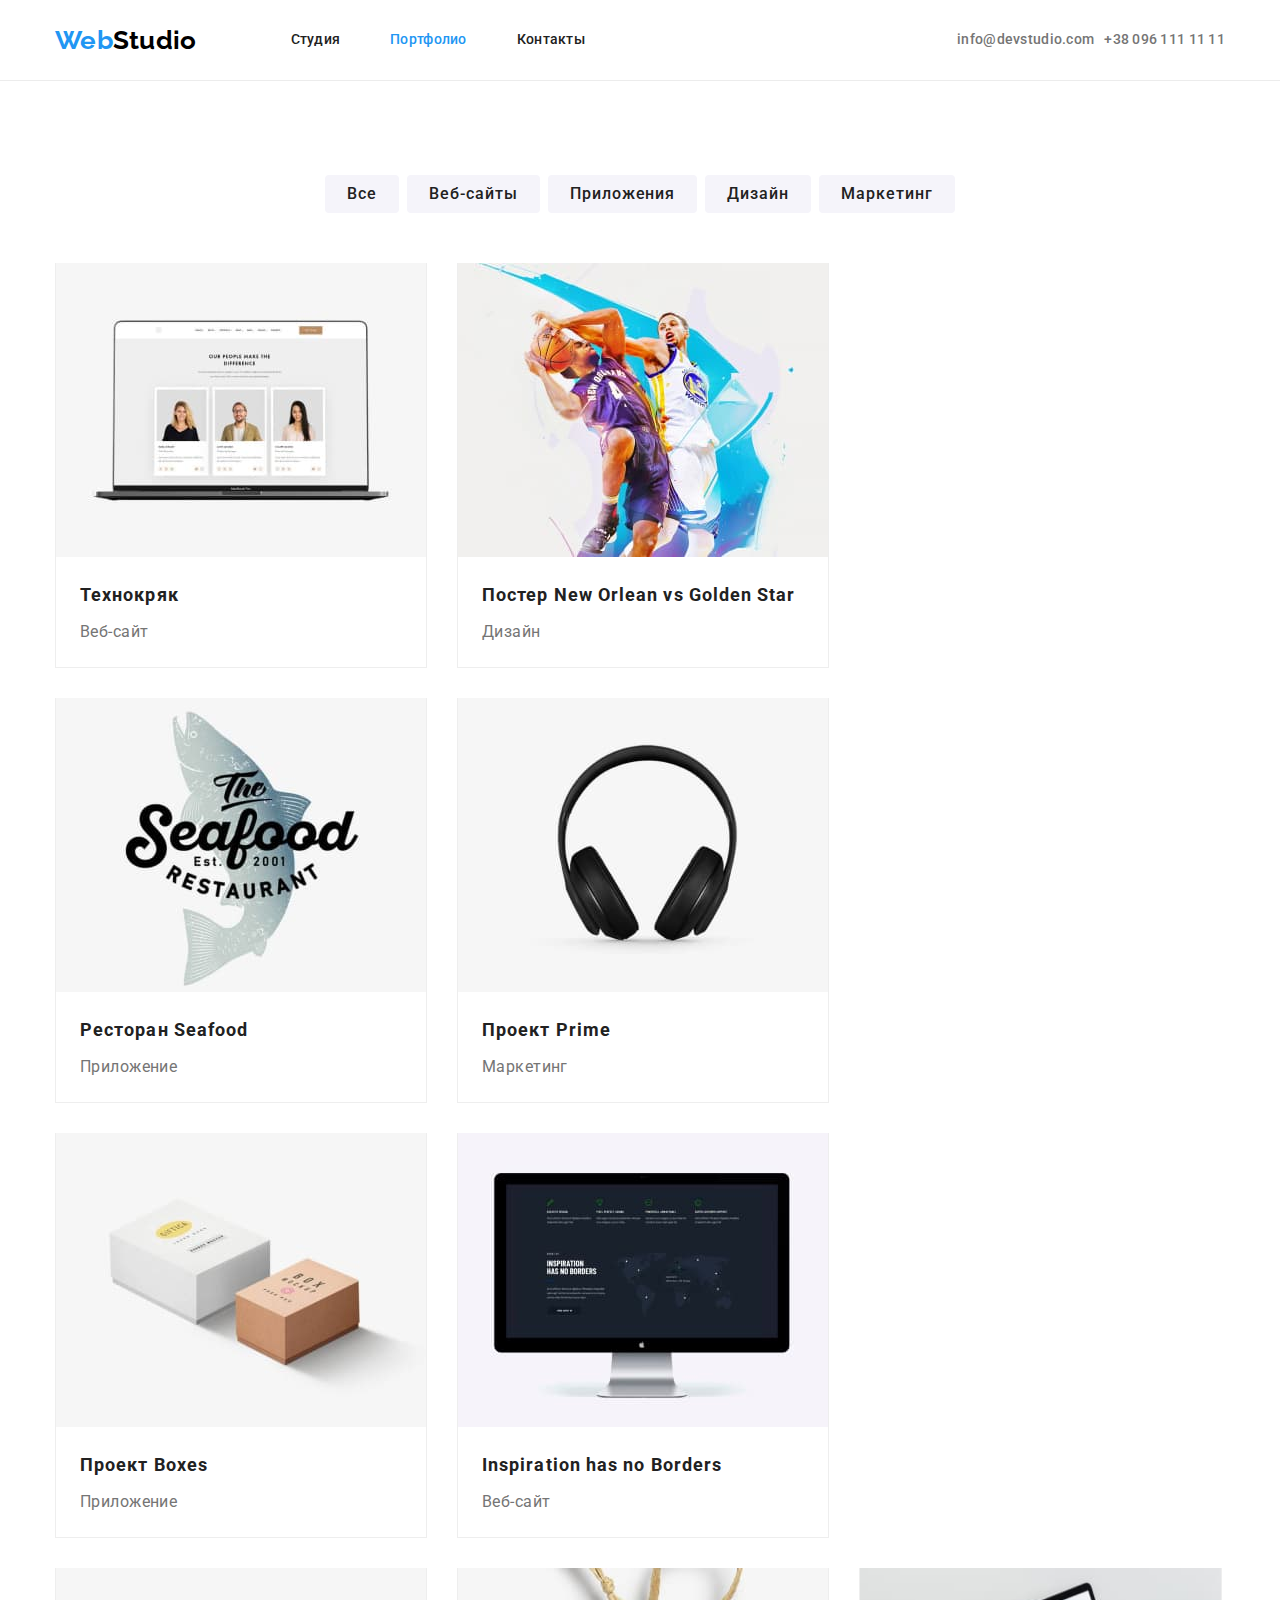
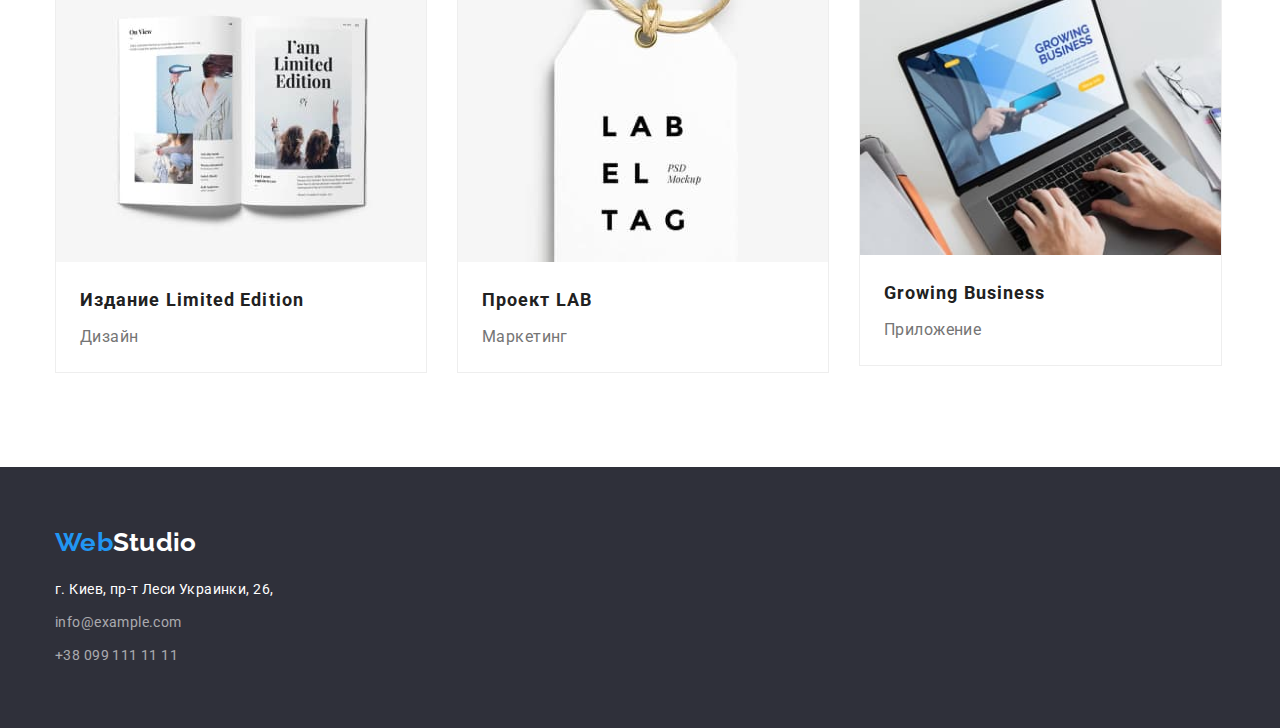
==== portfolio.html @ 36dabb4b "HW4" ====
<!DOCTYPE html>
<html lang="ru">
  <head>
    <meta charset="UTF-8" />
    <meta http-equiv="X-UA-Compatible" content="IE=edge" />
    <meta name="viewport" content="width=device-width, initial-scale=1.0" />
    <title>Porfolio</title>
    <link rel="preconnect" href="https://fonts.gstatic.com" />
    <link
      href="https://fonts.googleapis.com/css2?family=Raleway:wght@700&family=Roboto:wght@400;500;700;900&display=swap"
      rel="stylesheet"
    />
    <link
      href="https://cdnjs.cloudflare.com/ajax/libs/modern-normalize/1.0.0/modern-normalize.min.css"
      rel="stylesheet"
    />
    <link rel="stylesheet" href="./css/style.css" />
  </head>
  <body>
    <!--шапка-->
    <header class="head">
      <div class="container main-nav">
        <nav class="nav">
          <a href="index.html" class="link">
            <span class="link-web">Web</span
            ><span class="link-studio">Studio</span></a
          >
          <ul class="site-nav">
            <li class="item">
              <a href="./index.html" class="list-link">Студия</a>
            </li>
            <li class="item">
              <a href="./portfolio.html" class="list-link current">Портфолио</a>
            </li>
            <li class="item"><a href="" class="list-link">Контакты</a></li>
          </ul>
        </nav>
        <ul class="list">
          <li class="list-item">
            <a href="mailto:info@devstudio.com" class="list-mail"
              >info@devstudio.com</a
            >
          </li>
          <li class="list-item">
            <a href="tel:+380961111111" class="list-tel">+38 096 111 11 11</a>
          </li>
        </ul>
      </div>
    </header>

    <main>
      <!--Услуги-->
      <section class="portfolio">
        <div class="container buttons">
          <h1 class="visually-hidden">Перечень услуг</h1>
          <ul class="portfolio-list">
            <li class="portfolio-button">
              <button type="button" class="button secondary">Все</button>
            </li>
            <li class="portfolio-button">
              <button type="button" class="button secondary">Веб-сайты</button>
            </li>
            <li class="portfolio-button">
              <button type="button" class="button secondary">Приложения</button>
            </li>
            <li class="portfolio-button">
              <button type="button" class="button secondary">Дизайн</button>
            </li>
            <li class="portfolio-button">
              <button type="button" class="button secondary">Маркетинг</button>
            </li>
          </ul>

          <h1 class="visually-hidden">Портфолио работ</h1>
          <ul class="portfolio-gallery">
            <li class="portfolio-img">
              <article class="portfolio-thumb">
                <div class="img-thumb">
                  <a href=""
                    ><img
                      src="./img_portfolio/img.jpg"
                      width="370"
                      height="294"
                      alt="Технокряк"
                    />
                  </a>
                </div>

                <div class="img-content">
                  <h2 class="portfolio-title">Технокряк</h2>
                  <p class="portfolio-text">Веб-сайт</p>
                </div>
              </article>
            </li>

            <li class="portfolio-img">
              <article class="portfolio-thumb">
                <div class="img-thumb">
                  <a href=""
                    ><img
                      src="./img_portfolio/Group1.jpg"
                      width="370"
                      height="294"
                      alt="Постер New Orlean vs Golden Star"
                  /></a>
                </div>

                <div class="img-content">
                  <h2 class="portfolio-title">
                    Постер New Orlean vs Golden Star
                  </h2>
                  <p class="portfolio-text">Дизайн</p>
                </div>
              </article>
            </li>

            <li class="portfolio-img">
              <article class="portfolio-thumb">
                <div class="img-thumb">
                  <a href=""
                    ><img
                      src="./img_portfolio/Group2.jpg"
                      width="370"
                      height="294"
                      alt="Ресторан Seafood"
                  /></a>
                </div>

                <div class="img-content">
                  <h2 class="portfolio-title">Ресторан Seafood</h2>
                  <p class="portfolio-text">Приложение</p>
                </div>
              </article>
            </li>

            <li class="portfolio-img">
              <article class="portfolio-thumb">
                <div class="img-thumb">
                  <a href=""
                    ><img
                      src="./img_portfolio/Group3.jpg"
                      width="370"
                      height="294"
                      alt="Проект Prime"
                  /></a>
                </div>

                <div class="img-content">
                  <h2 class="portfolio-title">Проект Prime</h2>
                  <p class="portfolio-text">Маркетинг</p>
                </div>
              </article>
            </li>

            <li class="portfolio-img">
              <article class="portfolio-thumb">
                <div class="img-thumb">
                  <a href=""
                    ><img
                      src="./img_portfolio/Group4.jpg"
                      width="370"
                      height="294"
                      alt="Проект Boxes"
                  /></a>
                </div>

                <div class="img-content">
                  <h2 class="portfolio-title">Проект Boxes</h2>
                  <p class="portfolio-text">Приложение</p>
                </div>
              </article>
            </li>

            <li class="portfolio-img">
              <article class="portfolio-thumb">
                <div class="img-thumb">
                  <a href=""
                    ><img
                      src="./img_portfolio/Group5.jpg"
                      width="370"
                      height="294"
                      alt="Inspiration has no Borders"
                  /></a>
                </div>

                <div class="img-content">
                  <h2 class="portfolio-title">Inspiration has no Borders</h2>
                  <p class="portfolio-text">Веб-сайт</p>
                </div>
              </article>
            </li>

            <li class="portfolio-img">
              <article class="portfolio-thumb">
                <div class="img-thumb">
                  <a href=""
                    ><img
                      src="./img_portfolio/Group6.jpg"
                      width="370"
                      height="294"
                      alt="Издание Limited Edition"
                  /></a>
                </div>

                <div class="img-content">
                  <h2 class="portfolio-title">Издание Limited Edition</h2>
                  <p class="portfolio-text">Дизайн</p>
                </div>
              </article>
            </li>

            <li class="portfolio-img">
              <article class="portfolio-thumb">
                <div class="img-thumb">
                  <a href=""
                    ><img
                      src="./img_portfolio/Group7.jpg"
                      width="370"
                      height="294"
                      alt="Проект LAB"
                  /></a>
                </div>

                <div class="img-content">
                  <h2 class="portfolio-title">Проект LAB</h2>
                  <p class="portfolio-text">Маркетинг</p>
                </div>
              </article>
            </li>

            <li class="portfolio-img">
              <article class="portfolio-thumb">
                <div class="img-thumb">
                  <a href=""
                    ><img
                      src="./img_portfolio/Group8.jpg"
                      width="361"
                      height="294"
                      alt="Growing Busines"
                  /></a>
                </div>

                <div class="img-content">
                  <h2 class="portfolio-title">Growing Business</h2>
                  <p class="portfolio-text">Приложение</p>
                </div>
              </article>
            </li>
          </ul>
        </div>
      </section>
    </main>

    <!--Подвал-->
    <footer>
      <div class="container">
        <a href="index.html" class="footer-link"
          ><span class="link-web">Web</span
          ><span class="studio-link">Studio</span></a
        >
        <address class="studio-adress">
          <a href="https://goo.gl/maps/t3vYdP8dUAn3NgiE9" class="location"
            >г. Киев, пр-т Леси Украинки, 26,</a
          >
          <ul class="footer-list">
            <li>
              <a href="mailto:info@example.com" class="mail-list"
                >info@example.com</a
              >
            </li>
            <li>
              <a href="tel:+380991111111" class="tel-list">+38 099 111 11 11</a>
            </li>
          </ul>
        </address>
      </div>
    </footer>
  </body>
</html>
---- css/style.css ----
/*основной цвет: #757575*/
/*вторичный цвет:#212121*/
/*акцент: #2196f3*
/*белый: #fff*/
/*основной цвет фона: #e5e5e5*/
/*вторичный цвет фона: #F5F4FA*/
/*цвет логотипа: №000*
/* фон секции героя: #2F303A;*/
/* цвет граниы хедера: #ECECEC */
/* цвет рамочки подписи в порфолио: #EEEEEE */
/* прозрачный цвет фона: #C4C4C4 */
/* цвет иконок: #757575 */

:root {
  --primary-text-color: #757575;
  --title-text-color: #212121;
  --accent-color: #2196f3;
  --primary-white-color: #fff;
  --primary-bg-color: #e5e5e5;
  --secondary-bg-color: #f5f4fa;
  --logo-color: #000;
  --hero-bg-color: #2f303a;
  --header-border-color: #ececec;
  --portfolio-border-color: #eeeeee;
  --hero-bg-alfa-color: #c4c4c4;
  --icon-color: #757575;
}

/* основные */

html {
  box-sizing: inherit;
}

*,
*::before,
*::after {
  box-sizing: border-box;
}

body {
  font-family: "Roboto", sans-serif;
  font-weight: 400;
  font-size: 14px;
  line-height: 1.71;
  letter-spacing: 0.03em;
  color: var(--primary-text-color);
}

ul {
  margin: 0;
  padding: 0;
  list-style: none;
}

a {
  text-decoration: none;
}

h1,
h2,
h3,
p {
  margin: 0;
  padding: 0;
}

img {
  display: block;
  max-width: 100%;
  height: auto;
}

.container {
  width: 1200px;
  margin-left: auto;
  margin-right: auto;
  padding-left: 15px;
  padding-right: 15px;
  /* outline: 2px solid purple; */
}

.item .list-link {
  padding-left: 0;
}

.list-link {
  padding: 32px 0;
  color: inherit;
  font-weight: 500;
  line-height: 1.14;
  letter-spacing: 0.02em;
  color: var(--title-text-color);
}

.site-nav .item + .item {
  margin-left: 50px;
}

.link {
  color: inherit;
  font-weight: 500;
  line-height: 1.14;
  letter-spacing: 0.02em;
  color: var(--title-text-color);
  display: inline-block;
  padding: 24px 0;
  margin-right: 94px;
}

.site-nav {
  display: flex;
  align-items: center;
}

.list {
  padding: 32px 0;
  display: inline-flex;
  margin-left: auto;
}

.button {
  font-weight: 700;
  font-size: 16px;
  line-height: 1.87;
  letter-spacing: 0.06em;
  color: var(--primary-white-color);
  background-color: var(--accent-color);
  cursor: pointer;
}

/* шапка */

.head {
  border-bottom: 1px solid var(--header-border-color);
  background-color: var(--primary-white-color);
}

.main-nav {
  display: flex;
  align-items: center;
}

.nav {
  display: flex;
}

.link-web {
  font-family: "Raleway", sans-serif;
  font-weight: 700;
  font-size: 26px;
  line-height: 1.19;
  color: var(--accent-color);
}

.link-studio {
  font-family: "Raleway", sans-serif;
  font-weight: 700;
  font-size: 26px;
  line-height: 1.19;
  color: var(--logo-color);
}

.studio-link {
  font-family: "Raleway", sans-serif;
  font-weight: 700;
  font-size: 26px;
  line-height: 1.19;
  color: var(--primary-white-color);
}

.list a:hover,
.list a:focus,
.site-nav a:hover,
.site-nav a:focus,
.studio-adress :hover,
.studio-adress :focus,
.footer-link a:hover,
.footer-link a:focus,
.footer-list a:hover,
.footer-list a:focus {
  color: var(--accent-color);
}

.site-nav .current {
  color: var(--accent-color);
}

.list-item {
  align-items: center;
  display: inline-flex;
}

.icon-mail {
  width: 16px;
  height: 12px;
  margin-right: 11px;
  fill:var(--icon-color);
}

.icon-tel {
  width: 10px;
  height: 16px;
  margin-left: 30px;
  fill:var(--icon-color);
}

.icon-mail:hover,
.icon-mail:focus,
.icon-tel:hover,
.icon-tel:focus {
  color: currentColor;
}

.list-tel {
  margin-left: 10px;
}

.list-mail,
.list-tel {
  font-weight: 500;
  line-height: 1.14;
  letter-spacing: 0.02em;
  color: var(--primary-text-color);
}

/* герой */

.hero-section {
  background-color: var(--hero-bg-color);
  text-align: center;
  padding-bottom: 200px;
  padding-top: 200px;
}

.hero-section {
  background-image: url(../img/hero.png);
  background-repeat: no-repeat;
  background-position: 50% 50%;
  background-size: contain;
  max width: 1600px;
}

.hero-titel {
  font-size: 44px;
  line-height: 1.36;
  letter-spacing: 0.06em;
  text-transform: uppercase;
  color: var(--primary-white-color);
  font-weight: 900;
  margin-bottom: 30px;
  max-width: 696px;
  margin-left: auto;
  margin-right: auto;
}

.primary {
  display: inline-block;
  border-radius: 4px;
  min-width: 200px;
  padding: 10px 32px;
  border: none;
}

/* Наши положительные качества*/

section {
  padding-bottom: 94px;
  padding-top: 94px;
}

.qualities {
  padding-bottom: 0px;
}

.visually-hidden {
  position: absolute !important;
  clip: rect(1px 1px 1px 1px);
  clip: rect(1px, 1px, 1px, 1px);
  padding: 0 !important;
  border: 0 !important;
  height: 1px !important;
  width: 1px !important;
  overflow: hidden;
}

.list-title {
  font-weight: 700;
  font-size: 14px;
  line-height: 1.4;
  text-transform: uppercase;
  color: var(--title-text-color);
  padding-top: 0;
  padding-bottom: 10px;
}

.list-text {
  margin: 0;
  padding: 0;
}
.list-puncts {
  padding: 0;
  margin: 0;

  display: flex;
  flex-wrap: wrap;

  margin-right: -30px;
}

.list-puncts > .punct {
  flex-basis: calc(100% / 4 - 30px);
  margin-right: 30px;
}

/* Чем мы занимаемся */

.gallery {
  padding-top: 83px;
}

.list-ability {
  padding: 0;
  margin: 0;

  display: flex;
  flex-wrap: nowrap;
}

.ability-img:not(:last-child) {
  margin-right: 30px;
}

/* Наша команда */

.teem {
  background-color: var(--secondary-bg-color);
}

.person {
  box-shadow: 0px 1px 3px rgba(0, 0, 0, 0.12), 0px 1px 1px rgba(0, 0, 0, 0.14),
    0px 2px 1px rgba(0, 0, 0, 0.2);
  border-radius: 0px 0px 4px 4px;
}

.list-person {
  background-color: var(--primary-white-color);
  padding-top: 30px;
  padding-bottom: 19px;
  padding-left: auto;
  padding-right: auto;
}

.sociall-icons-item {
  display: inline-flex;
}
.icon {
  width: 20px;
  height: 20px;
}

.ability,
.comunity {
  font-weight: 700;
  font-size: 36px;
  line-height: 1.17;
  text-align: center;
  color: var(--title-text-color);
  margin-bottom: 50px;
  padding-top: 0;
}

.person {
  margin: 0;
  padding: 0;
}

.name {
  font-weight: 500;
  font-size: 16px;
  line-height: 1.19;
  color: var(--title-text-color);
  text-align: center;
  padding-bottom: 10px;
}
.profession {
  font-size: 16px;
  line-height: 1.19;
  text-align: center;
}

.list-teem {
  padding: 0;
  margin: 0;

  display: flex;
  flex-wrap: wrap;

  margin-right: -30px;
}

.list-teem > .person {
  flex-basis: calc(100% / 4 - 30px);
  margin-right: 30px;
}

/* подвал */

footer {
  background-color: var(--hero-bg-color);
  padding-bottom: 60px;
  padding-top: 60px;
}

.footer-link {
  color: inherit;
  font-weight: 500;
  line-height: 1.14;
  letter-spacing: 0.02em;
  color: var(--title-text-color);
  margin-bottom: 20px;
  display: inline-block;
}

.studio-adress {
  margin: 0;
  padding: 0;
}

.location {
  display: block;
  font-style: normal;
  color: var(--primary-white-color);
  font-weight: 400;
  margin-bottom: 9px;
}

.mail-list {
  width: 231px;
  margin-bottom: 9px;
}

.mail-list,
.tel-list {
  color: var(--logo-color) 0.6;
  font-style: normal;
  color: rgba(255, 255, 255, 0.6);
  display: list-item;
}

.footer-list {
  padding-left: 0;
}

/* Портфолио */

.portfolio-list {
  margin: 0;
  display: flex;
  margin-bottom: 50px;
  justify-content: center;
}

.portfolio-button:not(:last-child) {
  padding-right: 8px;
}
.secondary {
  padding: 6px 22px;
}

/* .portfolio-list a:hover,
.portfolio-list a:focus {
  color: var(--accent-color);
} */

.portfolio-list .button {
  font-weight: 500;
  font-size: 16px;
  line-height: 1.62;
  color: var(--title-text-color);
  background-color: var(--secondary-bg-color);
  cursor: pointer;
  border-style: none;
  border-radius: 4px;
}

.portfolio-list button:focus,
.portfolio-list button:hover {
  background-color: var(--accent-color);
  color: var(--primary-white-color);
}

.portfolio-title {
  font-weight: 700;
  font-size: 18px;
  line-height: 2;
  letter-spacing: 0.06em;
  color: var(--title-text-color);
  margin-bottom: 4px;
}

.portfolio-text {
  font-size: 16px;
  line-height: 1.88;
}

.portfolio-gallery {
  margin: 0;
  padding: 0;

  display: flex;
  flex-wrap: wrap;

  margin-top: -30px;
  margin-right: -30px;
}

.portfolio-gallery > .portfolio-img {
  flex-basis: calc((100%-3 * 30px) / 3 - 30px);
  margin-top: 30px;
  margin-right: 30px;
}

.img-thumb {
  /* outline: 1px solid purple; */
}

.portfolio-img * {
  /* outline: 1px solid purple; */
}

.img-content {
  padding: 20px 24px;
}

.portfolio-thumb {
  border-left: 1px solid var(--portfolio-border-color);
  border-right: 1px solid var(--portfolio-border-color);
  border-bottom: 1px solid var(--portfolio-border-color);
}
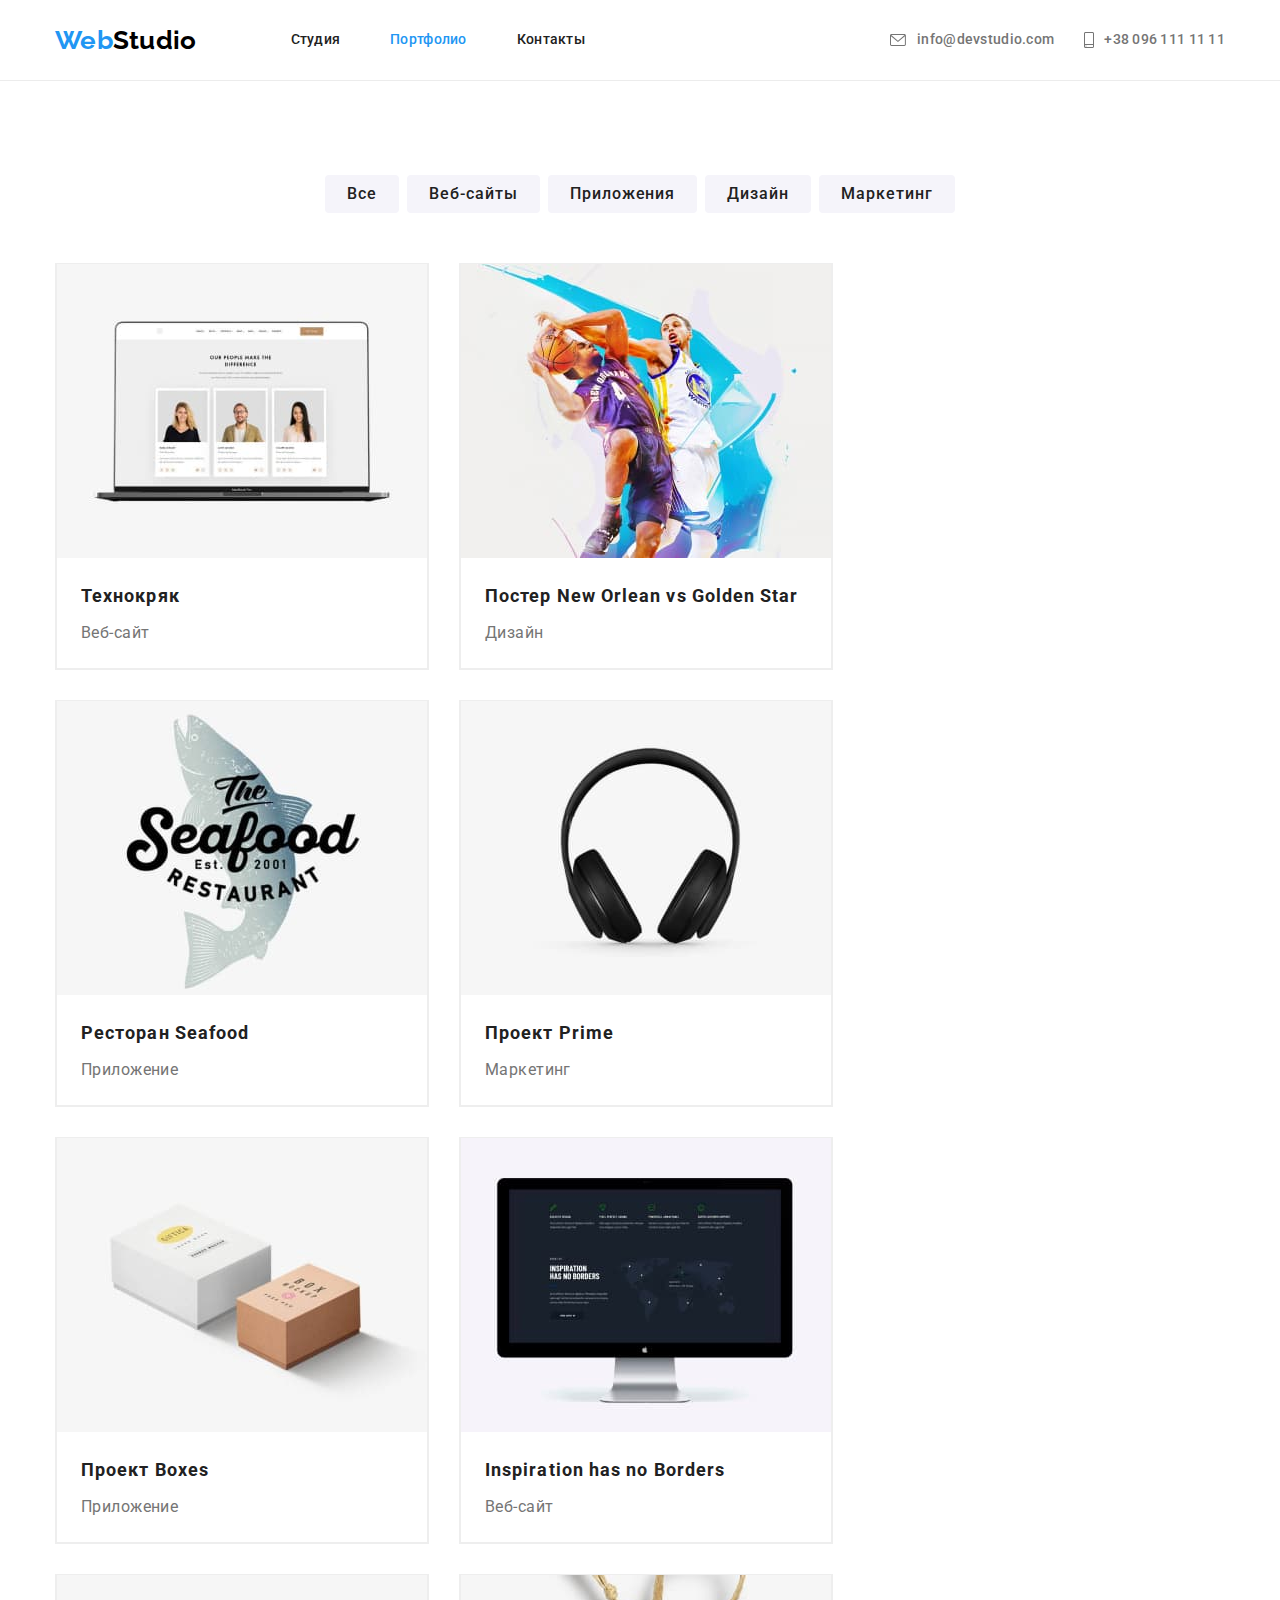
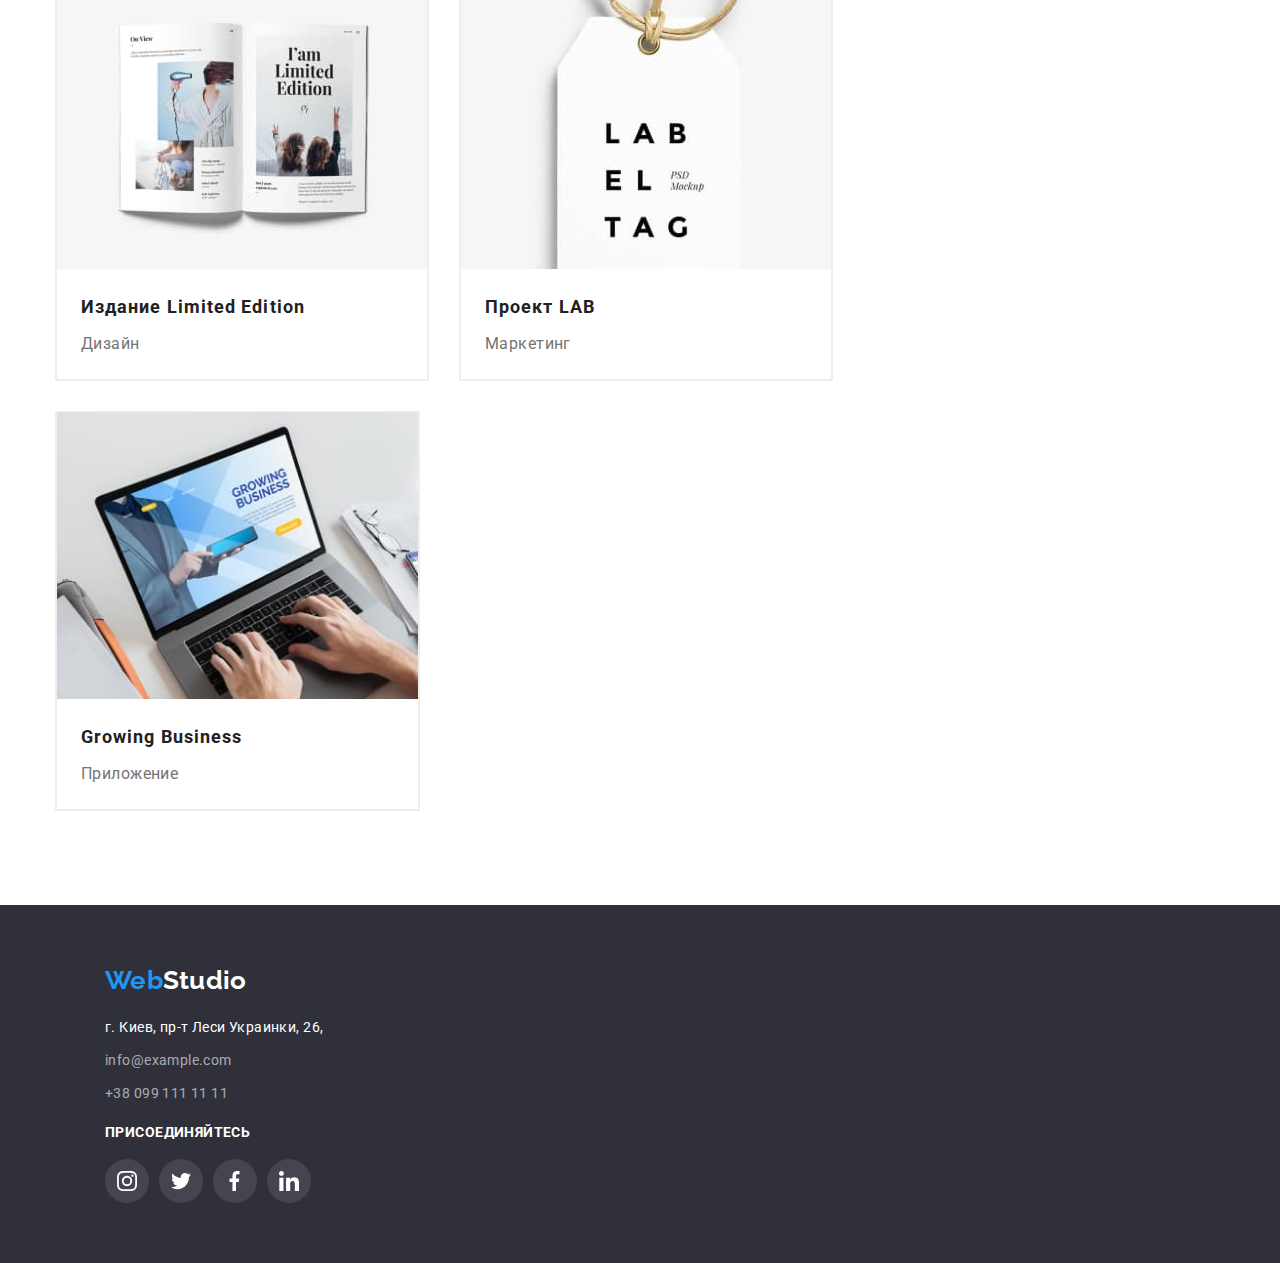
==== commit 83aa65ff: "остался хедер и наши клиенты" ====
--- a/portfolio.html
+++ b/portfolio.html
@@ -37,11 +37,21 @@
         </nav>
         <ul class="list">
           <li class="list-item">
+            <svg class="icon-mail">
+              <a href="mailto:info@devstudio.com">
+                <use href="./img/icons.svg#icon-mail"></use>
+              </a>
+            </svg>
             <a href="mailto:info@devstudio.com" class="list-mail"
               >info@devstudio.com</a
             >
           </li>
           <li class="list-item">
+            <svg class="icon-tel">
+              <a href="tel:+380961111111">
+                <use href="./img/icons.svg#icon-tel"></use>
+              </a>
+            </svg>
             <a href="tel:+380961111111" class="list-tel">+38 096 111 11 11</a>
           </li>
         </ul>
@@ -253,6 +263,9 @@
 
     <!--Подвал-->
     <footer>
+      <div class="container footer">
+        <ul class="footer-icons">
+          <li class="list-contacts">
       <div class="container">
         <a href="index.html" class="footer-link"
           ><span class="link-web">Web</span
@@ -274,6 +287,52 @@
           </ul>
         </address>
       </div>
+    </li>
+    <li class="list-contacts">
+      <div class="container">
+        <h4 class="footer-titel">присоединяйтесь</h4>
+        <ul class="social-footer">
+          <li class="footer-item">
+            <a href="" aria-label="Instagram"
+            target="_blank"
+            rel="nooconer norefferer" class="footer-icon">
+              <svg class="icon-f">
+                <use href="./img/icons.svg#icon-instagram"></use>
+              </svg>
+            </a>
+          </li>
+          <li class="footer-item">
+            <a href="" aria-label="Twitter"
+            target="_blank"
+            rel="noopener norefferer" class="footer-icon">
+              <svg class="icon-f">
+                <use href="./img/icons.svg#icon-twitter"></use>
+              </svg>
+            </a>
+          </li>
+          <li class="footer-item">
+            <a href="" aria-label="Facebook"
+            target="_blank"
+            rel="noopener norefferer" class="footer-icon">
+              <svg class="icon-f">
+                <use href="./img/icons.svg#icon-fb"></use>
+              </svg> 
+            </a>
+          </li>
+          <li class="footer-item">
+            <a href="" aria-label="Linkedin"
+            target="_blank"
+            rel="noopener norefferer" class="footer-icon">
+              <svg class="icon-f">
+                <use href="./img/icons.svg#icon-linkedin"></use>
+              </svg>
+            </a>
+          </li>
+        </ul>
+      </div>
+    </ul>
+  </li>
+    </div>
     </footer>
   </body>
 </html>
--- a/css/style.css
+++ b/css/style.css
@@ -1,15 +1,18 @@
-/*основной цвет: #757575*/
-/*вторичный цвет:#212121*/
-/*акцент: #2196f3*
-/*белый: #fff*/
-/*основной цвет фона: #e5e5e5*/
-/*вторичный цвет фона: #F5F4FA*/
-/*цвет логотипа: №000*
-/* фон секции героя: #2F303A;*/
+/*основной цвет: #757575 */
+/*вторичный цвет: #212121 */
+/*акцент: #2196f3 */
+/*белый: #fff */
+/*основной цвет фона: #e5e5e5 */
+/*вторичный цвет фона: #F5F4FA */
+/*цвет логотипа: #000 */
+/* фон секции героя: #2F303A */
 /* цвет граниы хедера: #ECECEC */
 /* цвет рамочки подписи в порфолио: #EEEEEE */
 /* прозрачный цвет фона: #C4C4C4 */
-/* цвет иконок: #757575 */
+/* цвет иконок шапки: #757575 */
+/* фон иконок: #F5F4FA */
+/* цвет иконок: #AFB1B8 */
+/* фон для новой задачи */
 
 :root {
   --primary-text-color: #757575;
@@ -23,7 +26,10 @@
   --header-border-color: #ececec;
   --portfolio-border-color: #eeeeee;
   --hero-bg-alfa-color: #c4c4c4;
-  --icon-color: #757575;
+  --icon-color-header: #757575;
+  --icon-bg-color: #f5f4fa;
+  --icon-color: #afb1b8;
+  --bg-hero-second: #c4c4c4;
 }
 
 /* основные */
@@ -195,21 +201,21 @@
   width: 16px;
   height: 12px;
   margin-right: 11px;
-  fill:var(--icon-color);
+  fill: var(--icon-color-header);
 }
 
 .icon-tel {
   width: 10px;
   height: 16px;
   margin-left: 30px;
-  fill:var(--icon-color);
+  fill: var(--icon-color-header);
 }
 
 .icon-mail:hover,
 .icon-mail:focus,
 .icon-tel:hover,
 .icon-tel:focus {
-  color: currentColor;
+  fill: currentColor;
 }
 
 .list-tel {
@@ -226,19 +232,23 @@
 
 /* герой */
 
+hero {
+  max-width: 1600px;
+  background-color: var(--bg-hero-second);
+}
+
 .hero-section {
-  background-color: var(--hero-bg-color);
   text-align: center;
   padding-bottom: 200px;
   padding-top: 200px;
 }
 
-.hero-section {
-  background-image: url(../img/hero.png);
+.hero-foto {
+  background-image: url(../img/bg.png), url(../img/hero.png);
   background-repeat: no-repeat;
   background-position: 50% 50%;
   background-size: contain;
-  max width: 1600px;
+  margin-right: 0;
 }
 
 .hero-titel {
@@ -269,6 +279,31 @@
   padding-top: 94px;
 }
 
+.image-list {
+  display: flex;
+  margin-bottom: 30px;
+}
+
+.image-item {
+  display: inline-flex;
+  margin-right: -30px;
+  align-items: center;
+  justify-content: center;
+  border-radius: 4px;
+}
+
+.image-list > .image-item {
+  flex-basis: calc(100% / 4-30px);
+  height: 120px;
+  width: 270px;
+  background-color: var(--icon-bg-color);
+  margin-right: 30px;
+}
+
+.image-item:last-child {
+  margin-right: 0;
+}
+
 .qualities {
   padding-bottom: 0px;
 }
@@ -294,6 +329,7 @@
   padding-bottom: 10px;
 }
 
+
 .list-text {
   margin: 0;
   padding: 0;
@@ -347,16 +383,41 @@
   background-color: var(--primary-white-color);
   padding-top: 30px;
   padding-bottom: 19px;
-  padding-left: auto;
-  padding-right: auto;
-}
-
-.sociall-icons-item {
+  text-align: center;
+}
+
+.social-icons-item {
   display: inline-flex;
 }
-.icon {
+.social-icons .icon {
   width: 20px;
   height: 20px;
+  fill: var(--icon-color);
+}
+
+.social-icons-link {
+  display: flex;
+  width: 44px;
+  height: 44px;
+  justify-content: center;
+  align-items: center;
+  border-radius: 50%;
+  background-color: var(--primary-white-color);
+}
+
+.social-icons-item:not(:last-child) {
+  margin-right: 10px;
+}
+
+.social-icons-link:hover,
+.social-icons-link:focus {
+  background-color: var(--accent-color);
+  border: 50%;
+}
+
+.social-icons-link:hover .icon,
+.social-icons-link:focus .icon {
+  fill: var(--primary-white-color);
 }
 
 .ability,
@@ -380,7 +441,6 @@
   font-size: 16px;
   line-height: 1.19;
   color: var(--title-text-color);
-  text-align: center;
   padding-bottom: 10px;
 }
 .profession {
@@ -404,12 +464,72 @@
   margin-right: 30px;
 }
 
+/* Клиенты */
+
+.clients-titel {
+  font-weight: 700;
+  font-size: 36px;
+  line-height: 1.17;
+  text-align: center;
+  color: var(--title-text-color);
+  margin-bottom: 50px;
+}
+
+.clients-list {
+  margin: 0;
+  padding: 0;
+
+  display: flex;
+  flex-wrap: wrap;
+
+  margin-left: -30px;
+  margin-top: -30px;
+}
+
+.clients-item{
+  flex-basis: calc(100%-6*30px)/6;
+  margin-top: 30px;
+  margin-left: 30px;
+
+  display: inline-flex;
+  
+
+  align-items: center;
+}
+
+.logo-icon .logo {
+  display: block;
+  width: 170px;
+  height: 90px;
+  justify-content: center;
+  align-items: center;
+  border: 1px solid var(--icon-color);
+  color: var(--icon-color);
+  border-radius: 4px;
+ /* padding: 20px 63px 21px 63px; */
+}
+
+
+.logo{
+ fill: currentColor;
+ background-color:var(--primary-white-color);
+}
+
+.logo-icon:hover,
+.logo-icon:focus {
+  color: var(--accent-color);
+  border: 1px solid var(--accent-color);
+}
+
 /* подвал */
 
 footer {
   background-color: var(--hero-bg-color);
   padding-bottom: 60px;
   padding-top: 60px;
+  display: flex;
+  padding-left: 70px;
+  
 }
 
 .footer-link {
@@ -420,11 +540,12 @@
   color: var(--title-text-color);
   margin-bottom: 20px;
   display: inline-block;
-}
+} 
 
 .studio-adress {
   margin: 0;
   padding: 0;
+  margin-right: 70px;
 }
 
 .location {
@@ -442,7 +563,6 @@
 
 .mail-list,
 .tel-list {
-  color: var(--logo-color) 0.6;
   font-style: normal;
   color: rgba(255, 255, 255, 0.6);
   display: list-item;
@@ -451,6 +571,72 @@
 .footer-list {
   padding-left: 0;
 }
+
+.footer-titel{
+  font-weight: 700px;
+font-size: 14px;
+line-height: 1.14;
+letter-spacing: 0.03em;
+text-transform: uppercase;
+color: var(--primary-white-color);
+}
+
+
+.footer-icon .icon-f {
+  width: 20px;
+  height: 20px;
+  fill: var(--icon-color);
+}
+
+ 
+.footer-icon {
+  display: flex;
+  width: 44px;
+  height: 44px;
+  justify-content: center;
+  align-items: center;
+  border-radius: 50%;
+  background-color: rgba(255, 255, 255, 0.1);;
+}
+
+.footer-item:not(:last-child) {
+  margin-right: 10px;
+}
+ 
+.footer-icon:hover,
+.footer-icon:focus {
+  background-color: var(--accent-color);
+  border: 50%;
+}
+
+.footer-icon:hover .icon,
+.footer-icon:focus .icon {
+  fill: var(--primary-white-color);
+}
+
+.footer-item .icon-f{
+  fill: var(--primary-white-color);
+}
+
+.social-footer{
+display: flex;
+}
+
+.footer-icons{
+  margin: 0;
+  padding: 0;
+
+  display: inline-flex;
+  flex-wrap: wrap;
+  margin-right: -70px;
+}
+
+.footer-icons > .list-contacts{
+  flex-basis: calc((100% - 2 *70px)/2-70px);
+  margin-right: 70px;
+
+}
+
 
 /* Портфолио */
 
@@ -525,10 +711,16 @@
   /* outline: 1px solid purple; */
 }
 
-.portfolio-img * {
+.portfolio-img:hover .img-content,
+.portfolio-img:focus .img-content {
+  cursor: pointer;
+  box-shadow: 0px 4px 4px rgba(0, 0, 0, 0.25)
   /* outline: 1px solid purple; */
 }
 
+.portfolio-img{
+  border: 1px solid var(--portfolio-border-color);
+}
 .img-content {
   padding: 20px 24px;
 }
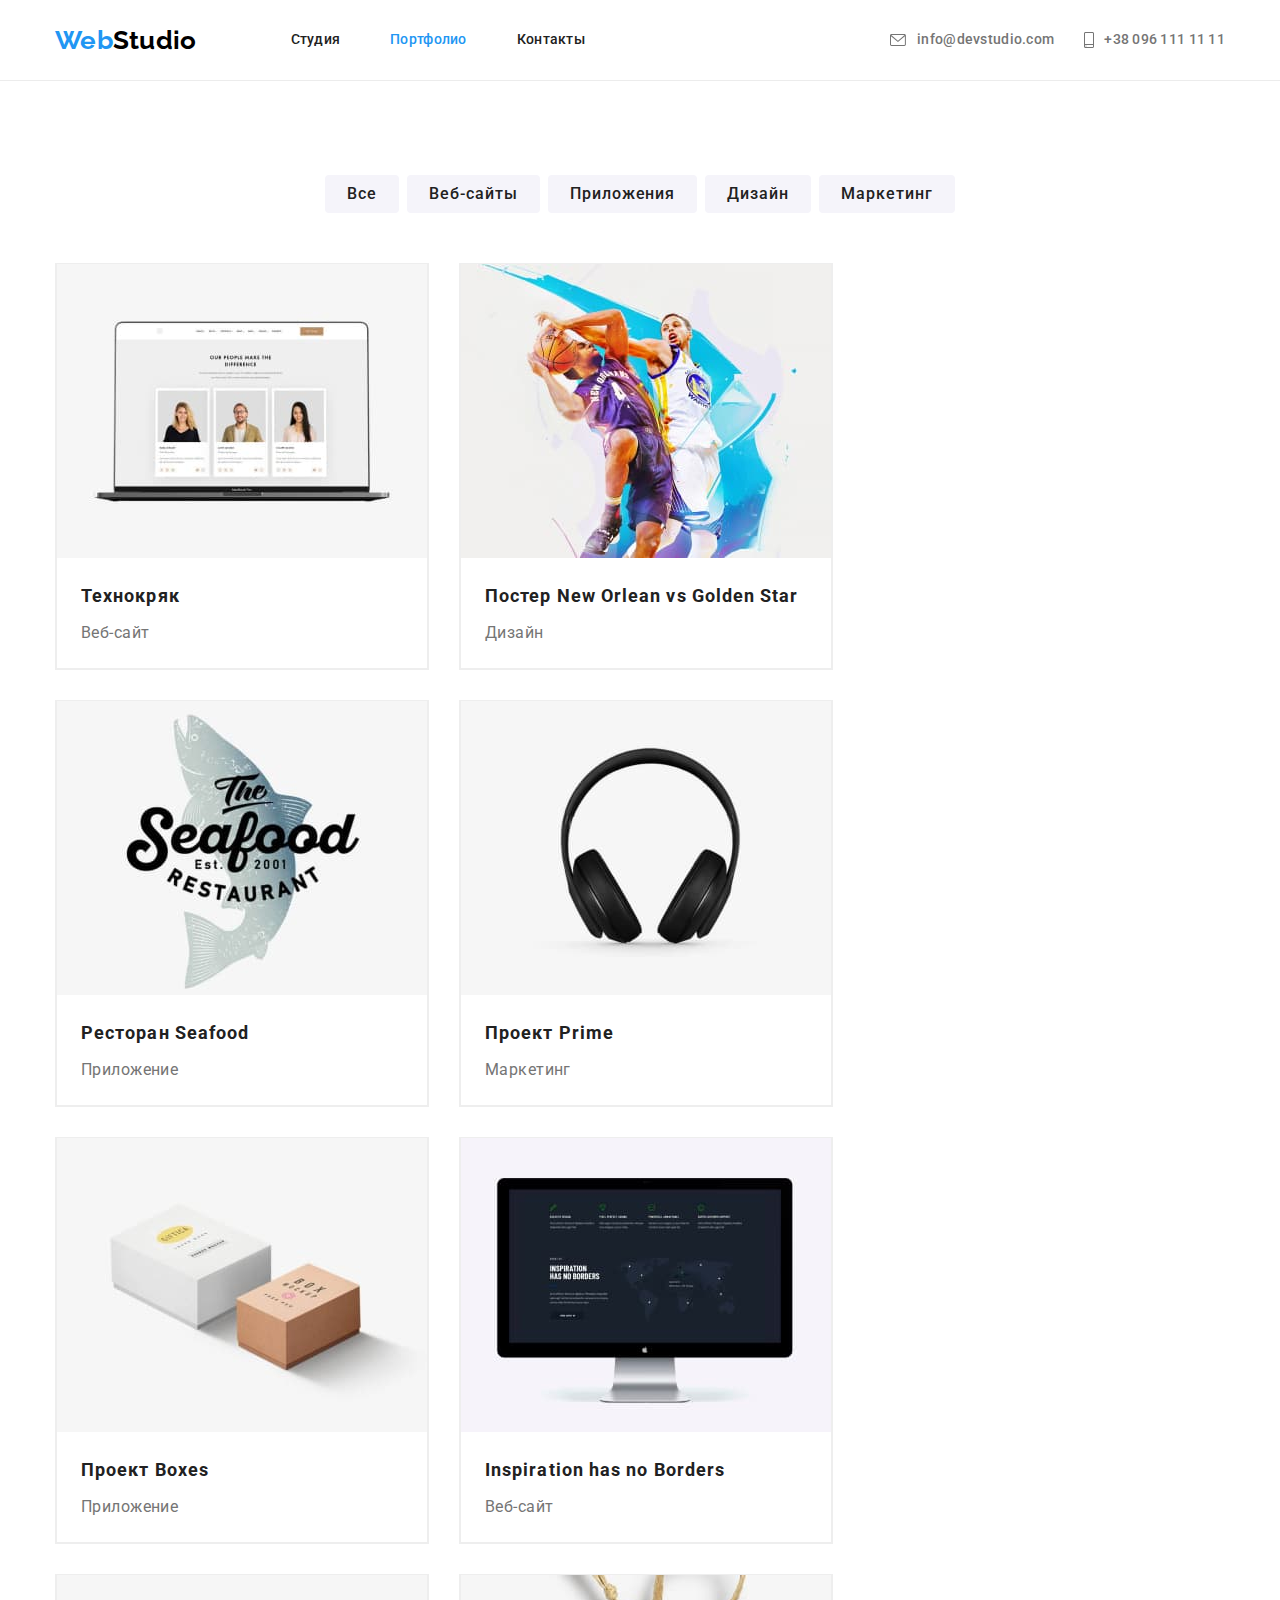
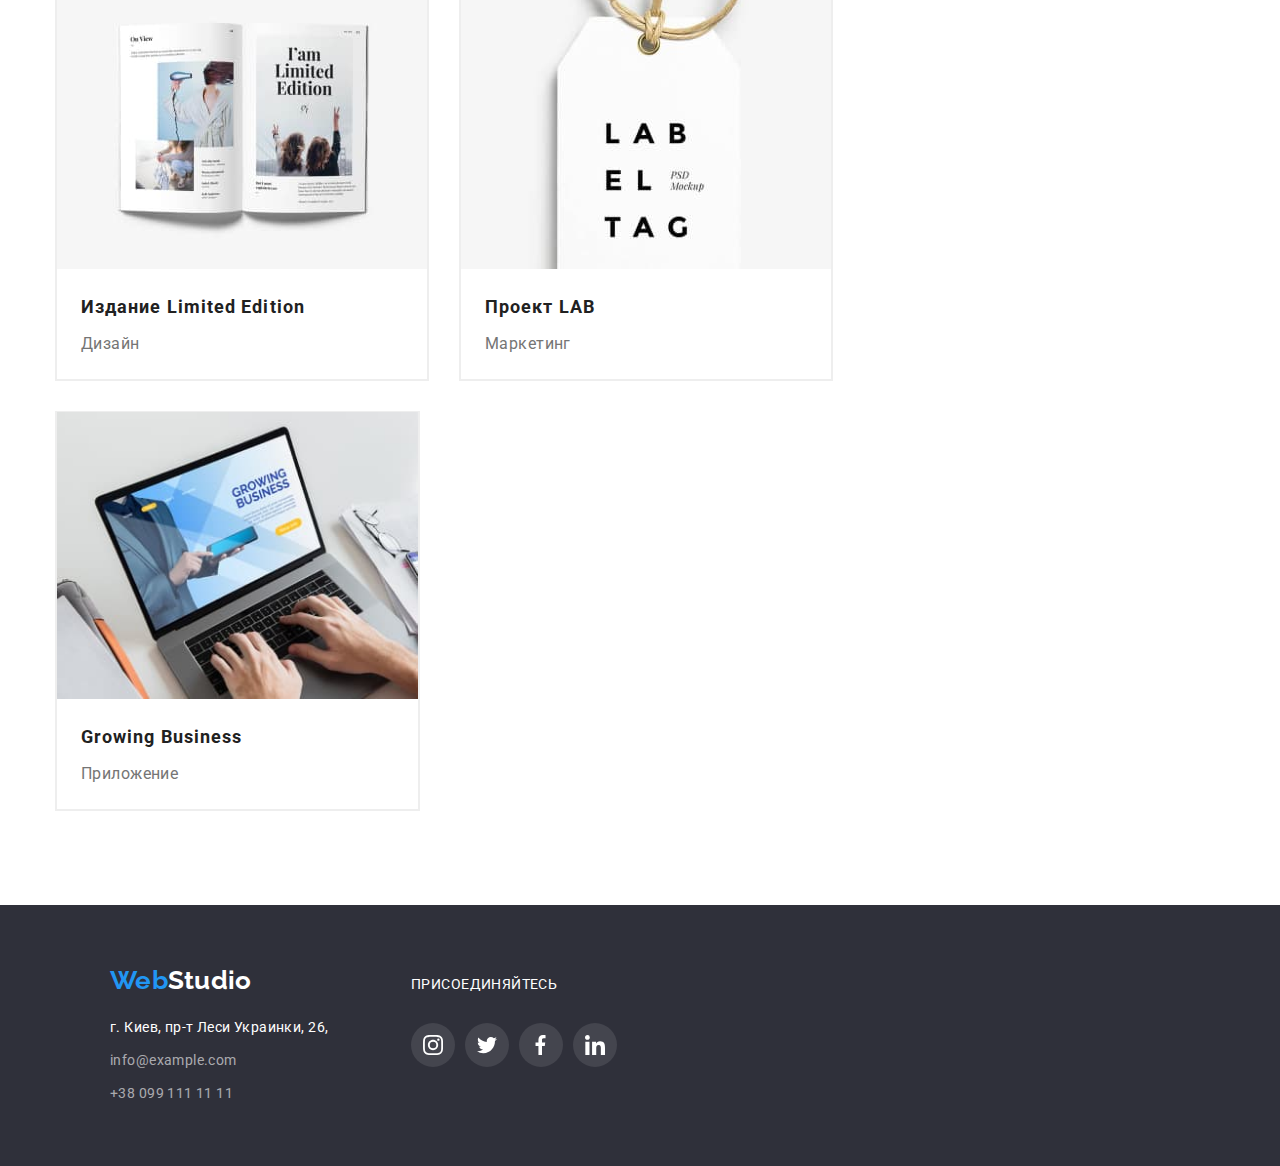
==== commit 65888237: "footer" ====
--- a/portfolio.html
+++ b/portfolio.html
@@ -262,11 +262,9 @@
     </main>
 
     <!--Подвал-->
-    <footer>
-      <div class="container footer">
-        <ul class="footer-icons">
-          <li class="list-contacts">
-      <div class="container">
+    <footer class="footer-block">
+            <div class="container">
+        <div>
         <a href="index.html" class="footer-link"
           ><span class="link-web">Web</span
           ><span class="studio-link">Studio</span></a
@@ -287,10 +285,8 @@
           </ul>
         </address>
       </div>
-    </li>
-    <li class="list-contacts">
-      <div class="container">
-        <h4 class="footer-titel">присоединяйтесь</h4>
+       <div class="footer-tale">
+        <p class="footer-titel">присоединяйтесь</p>
         <ul class="social-footer">
           <li class="footer-item">
             <a href="" aria-label="Instagram"
@@ -333,6 +329,6 @@
     </ul>
   </li>
     </div>
-    </footer>
+     </footer>
   </body>
 </html>
--- a/css/style.css
+++ b/css/style.css
@@ -475,38 +475,53 @@
   margin-bottom: 50px;
 }
 
-.clients-list {
+/* .clients-list {
   margin: 0;
   padding: 0;
 
   display: flex;
   flex-wrap: wrap;
+  
 
   margin-left: -30px;
   margin-top: -30px;
 }
 
-.clients-item{
-  flex-basis: calc(100%-6*30px)/6;
+.clients-list > .clients-item {
+  flex-basis: calc(100%/6-30px);
   margin-top: 30px;
   margin-left: 30px;
 
   display: inline-flex;
+  background-color: var(--primary-bg-color);
   
 
   align-items: center;
-}
-
-.logo-icon .logo {
-  display: block;
+} */
+
+.logo-icon {
+  display: flex;
   width: 170px;
   height: 90px;
   justify-content: center;
   align-items: center;
-  border: 1px solid var(--icon-color);
-  color: var(--icon-color);
   border-radius: 4px;
+ background-color: var(--primary-bg-color);
+ 
  /* padding: 20px 63px 21px 63px; */
+}
+
+.clients-list{
+  
+  justify-content: flex-end;
+}
+
+.clients-item{
+  display: inline-flex;
+}
+
+.clients-item:not(:last-child) {
+  margin-right: 30px;
 }
 
 
@@ -515,22 +530,29 @@
  background-color:var(--primary-white-color);
 }
 
-.logo-icon:hover,
-.logo-icon:focus {
+.logo-icon:hover .logo,
+.logo-icon:focus .logo{
   color: var(--accent-color);
   border: 1px solid var(--accent-color);
 }
 
 /* подвал */
 
-footer {
+footer{
   background-color: var(--hero-bg-color);
+}
+
+.footer-block .container {
   padding-bottom: 60px;
   padding-top: 60px;
   display: flex;
   padding-left: 70px;
-  
-}
+}
+
+.footer-tale {
+  padding-top: 12px;
+}
+
 
 .footer-link {
   color: inherit;
@@ -571,6 +593,8 @@
 .footer-list {
   padding-left: 0;
 }
+
+/* присоединяйтесь */
 
 .footer-titel{
   font-weight: 700px;
@@ -579,8 +603,10 @@
 letter-spacing: 0.03em;
 text-transform: uppercase;
 color: var(--primary-white-color);
-}
-
+margin-bottom: 30px;
+}
+
+/* иконки соц сетей в футуре */
 
 .footer-icon .icon-f {
   width: 20px;
@@ -618,24 +644,15 @@
   fill: var(--primary-white-color);
 }
 
+
 .social-footer{
-display: flex;
-}
-
-.footer-icons{
-  margin: 0;
-  padding: 0;
-
-  display: inline-flex;
-  flex-wrap: wrap;
-  margin-right: -70px;
-}
-
-.footer-icons > .list-contacts{
-  flex-basis: calc((100% - 2 *70px)/2-70px);
-  margin-right: 70px;
-
-}
+  
+  display: flex;
+}
+
+/* делаем таблицу в футуре */
+
+
 
 
 /* Портфолио */
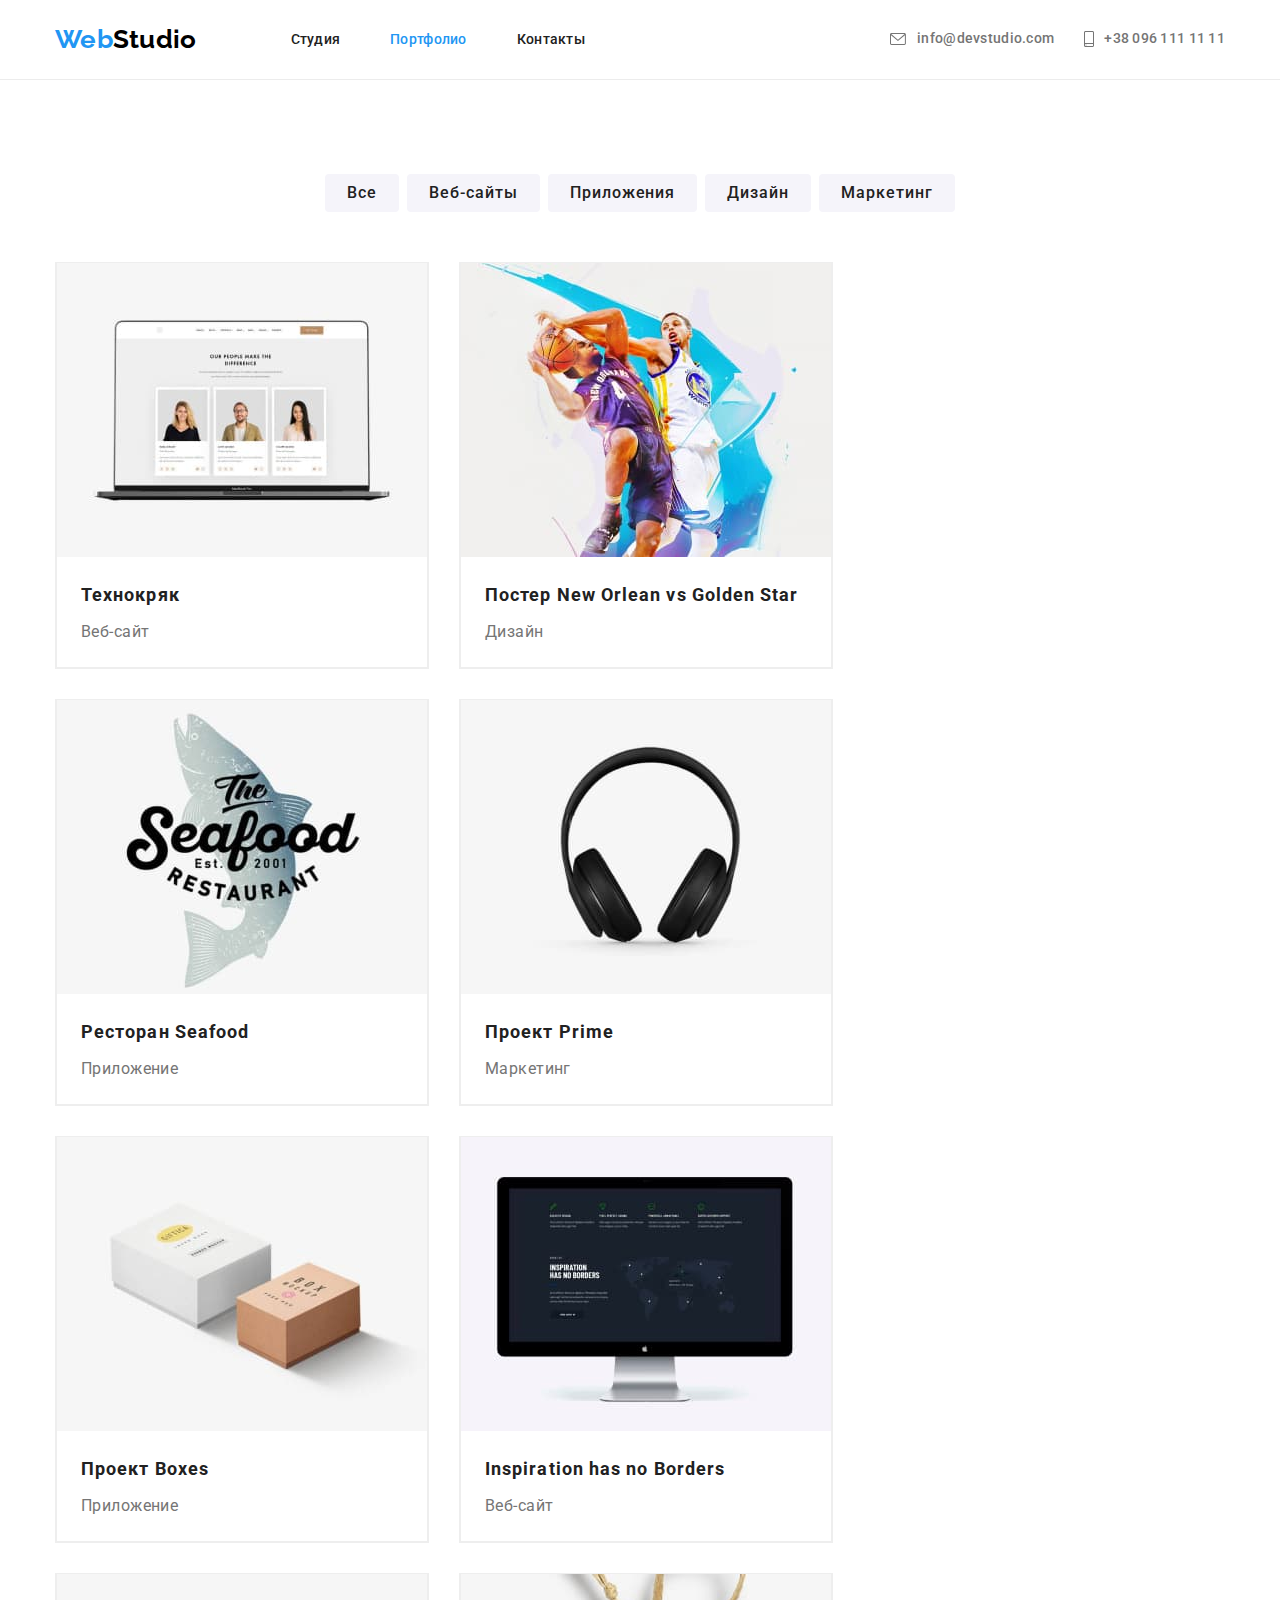
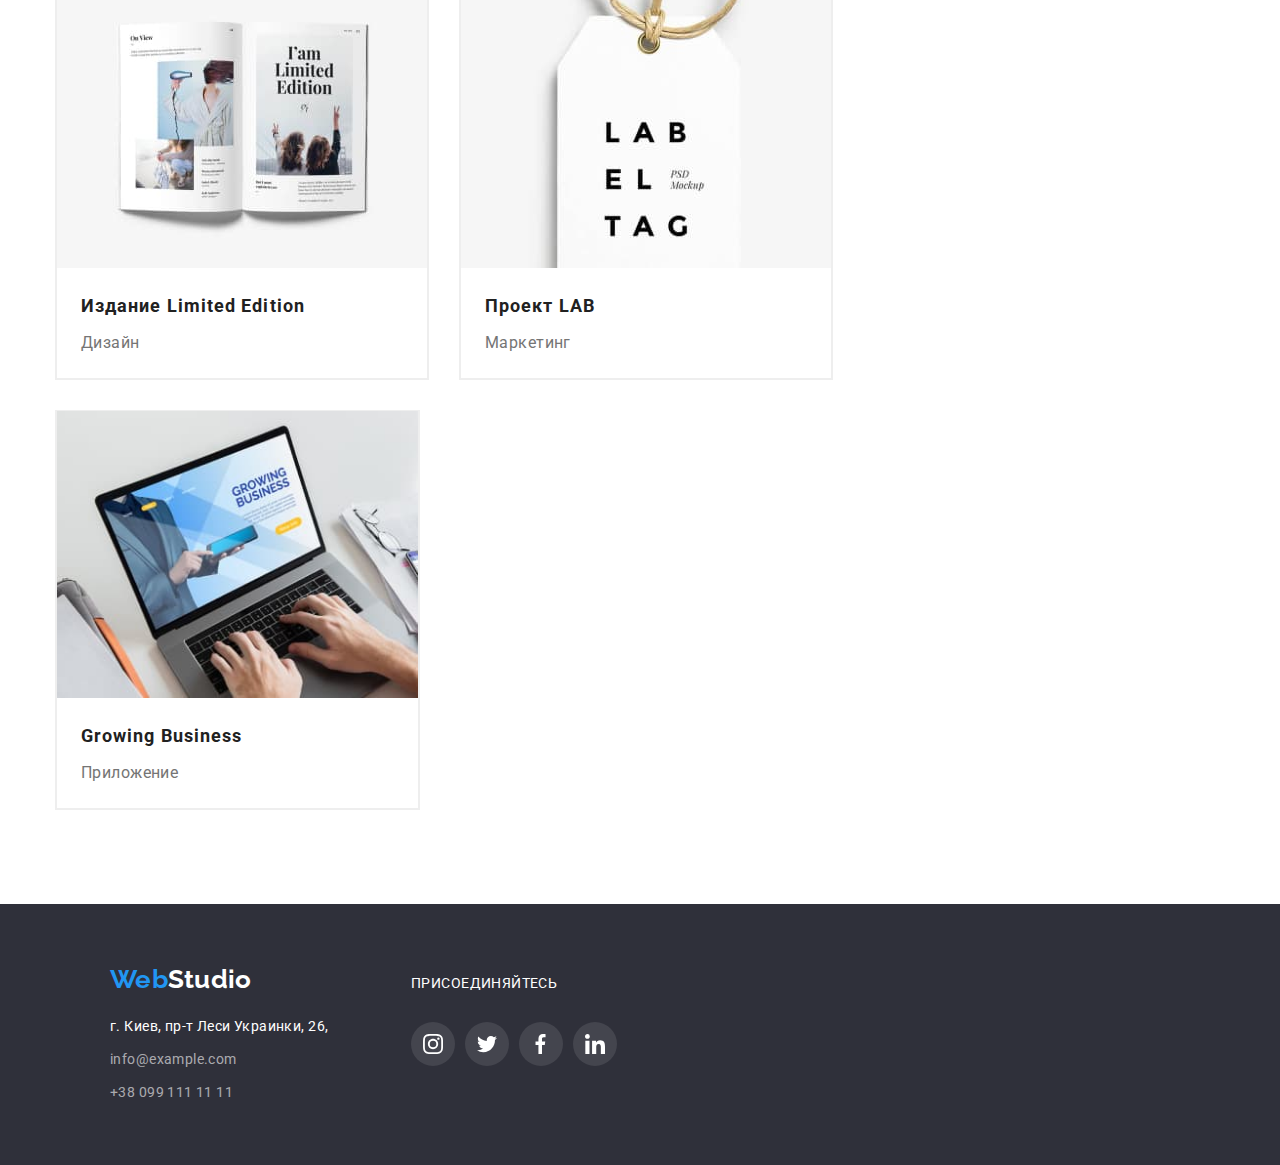
==== commit 97de29cc: "norm" ====
--- a/portfolio.html
+++ b/portfolio.html
@@ -35,7 +35,7 @@
             <li class="item"><a href="" class="list-link">Контакты</a></li>
           </ul>
         </nav>
-        <ul class="list">
+        <ul class="list-connection">
           <li class="list-item">
             <svg class="icon-mail">
               <a href="mailto:info@devstudio.com">
@@ -263,72 +263,88 @@
 
     <!--Подвал-->
     <footer class="footer-block">
-            <div class="container">
+      <div class="container">
         <div>
-        <a href="index.html" class="footer-link"
-          ><span class="link-web">Web</span
-          ><span class="studio-link">Studio</span></a
-        >
-        <address class="studio-adress">
-          <a href="https://goo.gl/maps/t3vYdP8dUAn3NgiE9" class="location"
-            >г. Киев, пр-т Леси Украинки, 26,</a
+          <a href="index.html" class="footer-link"
+            ><span class="link-web">Web</span
+            ><span class="studio-link">Studio</span></a
           >
-          <ul class="footer-list">
-            <li>
-              <a href="mailto:info@example.com" class="mail-list"
-                >info@example.com</a
+          <address class="studio-adress">
+            <a href="https://goo.gl/maps/t3vYdP8dUAn3NgiE9" class="location"
+              >г. Киев, пр-т Леси Украинки, 26,</a
+            >
+            <ul class="footer-list">
+              <li>
+                <a href="mailto:info@example.com" class="mail-list"
+                  >info@example.com</a
+                >
+              </li>
+              <li>
+                <a href="tel:+380991111111" class="tel-list"
+                  >+38 099 111 11 11</a
+                >
+              </li>
+            </ul>
+          </address>
+        </div>
+        <div class="footer-tale">
+          <p class="footer-titel">присоединяйтесь</p>
+          <ul class="social-footer">
+            <li class="footer-item">
+              <a
+                href=""
+                aria-label="Instagram"
+                target="_blank"
+                rel="nooconer norefferer"
+                class="footer-icon"
               >
-            </li>
-            <li>
-              <a href="tel:+380991111111" class="tel-list">+38 099 111 11 11</a>
+                <svg class="icon-f">
+                  <use href="./img/icons.svg#icon-instagram"></use>
+                </svg>
+              </a>
+            </li>
+            <li class="footer-item">
+              <a
+                href=""
+                aria-label="Twitter"
+                target="_blank"
+                rel="noopener norefferer"
+                class="footer-icon"
+              >
+                <svg class="icon-f">
+                  <use href="./img/icons.svg#icon-twitter"></use>
+                </svg>
+              </a>
+            </li>
+            <li class="footer-item">
+              <a
+                href=""
+                aria-label="Facebook"
+                target="_blank"
+                rel="noopener norefferer"
+                class="footer-icon"
+              >
+                <svg class="icon-f">
+                  <use href="./img/icons.svg#icon-fb"></use>
+                </svg>
+              </a>
+            </li>
+            <li class="footer-item">
+              <a
+                href=""
+                aria-label="Linkedin"
+                target="_blank"
+                rel="noopener norefferer"
+                class="footer-icon"
+              >
+                <svg class="icon-f">
+                  <use href="./img/icons.svg#icon-linkedin"></use>
+                </svg>
+              </a>
             </li>
           </ul>
-        </address>
+        </div>
       </div>
-       <div class="footer-tale">
-        <p class="footer-titel">присоединяйтесь</p>
-        <ul class="social-footer">
-          <li class="footer-item">
-            <a href="" aria-label="Instagram"
-            target="_blank"
-            rel="nooconer norefferer" class="footer-icon">
-              <svg class="icon-f">
-                <use href="./img/icons.svg#icon-instagram"></use>
-              </svg>
-            </a>
-          </li>
-          <li class="footer-item">
-            <a href="" aria-label="Twitter"
-            target="_blank"
-            rel="noopener norefferer" class="footer-icon">
-              <svg class="icon-f">
-                <use href="./img/icons.svg#icon-twitter"></use>
-              </svg>
-            </a>
-          </li>
-          <li class="footer-item">
-            <a href="" aria-label="Facebook"
-            target="_blank"
-            rel="noopener norefferer" class="footer-icon">
-              <svg class="icon-f">
-                <use href="./img/icons.svg#icon-fb"></use>
-              </svg> 
-            </a>
-          </li>
-          <li class="footer-item">
-            <a href="" aria-label="Linkedin"
-            target="_blank"
-            rel="noopener norefferer" class="footer-icon">
-              <svg class="icon-f">
-                <use href="./img/icons.svg#icon-linkedin"></use>
-              </svg>
-            </a>
-          </li>
-        </ul>
-      </div>
-    </ul>
-  </li>
-    </div>
-     </footer>
+    </footer>
   </body>
 </html>
--- a/css/style.css
+++ b/css/style.css
@@ -119,11 +119,11 @@
   align-items: center;
 }
 
-.list {
-  padding: 32px 0;
+ .list-connection {
+  /* padding: 32px 0; */
   display: inline-flex;
   margin-left: auto;
-}
+} 
 
 .button {
   font-weight: 700;
@@ -175,8 +175,8 @@
   color: var(--primary-white-color);
 }
 
-.list a:hover,
-.list a:focus,
+.list-connection a:hover,
+.list-connection a:focus,
 .site-nav a:hover,
 .site-nav a:focus,
 .studio-adress :hover,
@@ -232,23 +232,21 @@
 
 /* герой */
 
-hero {
-  max-width: 1600px;
-  background-color: var(--bg-hero-second);
-}
-
-.hero-section {
+.decision {
+  margin: auto;
   text-align: center;
   padding-bottom: 200px;
   padding-top: 200px;
+  max-width: 1600px;
 }
 
 .hero-foto {
-  background-image: url(../img/bg.png), url(../img/hero.png);
+  background-image: linear-gradient(rgba(47, 48, 58, 0.4), rgba(47, 48, 58, 0.4)), url(../img/hero.png);
   background-repeat: no-repeat;
-  background-position: 50% 50%;
-  background-size: contain;
-  margin-right: 0;
+  background-position: center;
+  background-size: cover;
+  background-color: var(--bg-hero-second);
+  
 }
 
 .hero-titel {
@@ -329,7 +327,6 @@
   padding-bottom: 10px;
 }
 
-
 .list-text {
   margin: 0;
   padding: 0;
@@ -382,7 +379,7 @@
 .list-person {
   background-color: var(--primary-white-color);
   padding-top: 30px;
-  padding-bottom: 19px;
+  padding-bottom: 30px;
   text-align: center;
 }
 
@@ -431,10 +428,6 @@
   padding-top: 0;
 }
 
-.person {
-  margin: 0;
-  padding: 0;
-}
 
 .name {
   font-weight: 500;
@@ -447,6 +440,7 @@
   font-size: 16px;
   line-height: 1.19;
   text-align: center;
+  padding-bottom: 16px;
 }
 
 .list-teem {
@@ -475,70 +469,46 @@
   margin-bottom: 50px;
 }
 
-/* .clients-list {
-  margin: 0;
-  padding: 0;
-
+.clients {
+  margin: 0;
+  padding: 0;
   display: flex;
   flex-wrap: wrap;
-  
-
+  margin-top: -30px;
   margin-left: -30px;
-  margin-top: -30px;
-}
-
-.clients-list > .clients-item {
-  flex-basis: calc(100%/6-30px);
+}
+
+.clients-thumb {
+  display: flex;
+  justify-content: center;
+  align-items: center;
+  border: 1px solid var(--icon-color);
+  border-radius: 4px;
+  height: 90px;
+  width: 170px;
+  color: var(--icon-color);
+}
+
+.client-icon {
+  display: flex;
+  fill: currentColor;
+}
+
+.clients > .clients-item {
+  flex-basis: calc(100% / 6-30px);
   margin-top: 30px;
   margin-left: 30px;
-
-  display: inline-flex;
-  background-color: var(--primary-bg-color);
-  
-
-  align-items: center;
-} */
-
-.logo-icon {
-  display: flex;
-  width: 170px;
-  height: 90px;
-  justify-content: center;
-  align-items: center;
-  border-radius: 4px;
- background-color: var(--primary-bg-color);
- 
- /* padding: 20px 63px 21px 63px; */
-}
-
-.clients-list{
-  
-  justify-content: flex-end;
-}
-
-.clients-item{
-  display: inline-flex;
-}
-
-.clients-item:not(:last-child) {
-  margin-right: 30px;
-}
-
-
-.logo{
- fill: currentColor;
- background-color:var(--primary-white-color);
-}
-
-.logo-icon:hover .logo,
-.logo-icon:focus .logo{
+}
+
+.clients-item:hover .clients-thumb,
+.clients-item:focus .client-thumb {
   color: var(--accent-color);
   border: 1px solid var(--accent-color);
 }
 
 /* подвал */
 
-footer{
+footer {
   background-color: var(--hero-bg-color);
 }
 
@@ -552,7 +522,6 @@
 .footer-tale {
   padding-top: 12px;
 }
-
 
 .footer-link {
   color: inherit;
@@ -562,7 +531,7 @@
   color: var(--title-text-color);
   margin-bottom: 20px;
   display: inline-block;
-} 
+}
 
 .studio-adress {
   margin: 0;
@@ -596,14 +565,14 @@
 
 /* присоединяйтесь */
 
-.footer-titel{
+.footer-titel {
   font-weight: 700px;
-font-size: 14px;
-line-height: 1.14;
-letter-spacing: 0.03em;
-text-transform: uppercase;
-color: var(--primary-white-color);
-margin-bottom: 30px;
+  font-size: 14px;
+  line-height: 1.14;
+  letter-spacing: 0.03em;
+  text-transform: uppercase;
+  color: var(--primary-white-color);
+  margin-bottom: 30px;
 }
 
 /* иконки соц сетей в футуре */
@@ -614,7 +583,6 @@
   fill: var(--icon-color);
 }
 
- 
 .footer-icon {
   display: flex;
   width: 44px;
@@ -622,13 +590,13 @@
   justify-content: center;
   align-items: center;
   border-radius: 50%;
-  background-color: rgba(255, 255, 255, 0.1);;
+  background-color: rgba(255, 255, 255, 0.1);
 }
 
 .footer-item:not(:last-child) {
   margin-right: 10px;
 }
- 
+
 .footer-icon:hover,
 .footer-icon:focus {
   background-color: var(--accent-color);
@@ -640,20 +608,13 @@
   fill: var(--primary-white-color);
 }
 
-.footer-item .icon-f{
+.footer-item .icon-f {
   fill: var(--primary-white-color);
 }
 
-
-.social-footer{
-  
-  display: flex;
-}
-
-/* делаем таблицу в футуре */
-
-
-
+.social-footer {
+  display: flex;
+}
 
 /* Портфолио */
 
@@ -731,11 +692,11 @@
 .portfolio-img:hover .img-content,
 .portfolio-img:focus .img-content {
   cursor: pointer;
-  box-shadow: 0px 4px 4px rgba(0, 0, 0, 0.25)
+  box-shadow: 0px 4px 4px rgba(0, 0, 0, 0.25);
   /* outline: 1px solid purple; */
 }
 
-.portfolio-img{
+.portfolio-img {
   border: 1px solid var(--portfolio-border-color);
 }
 .img-content {
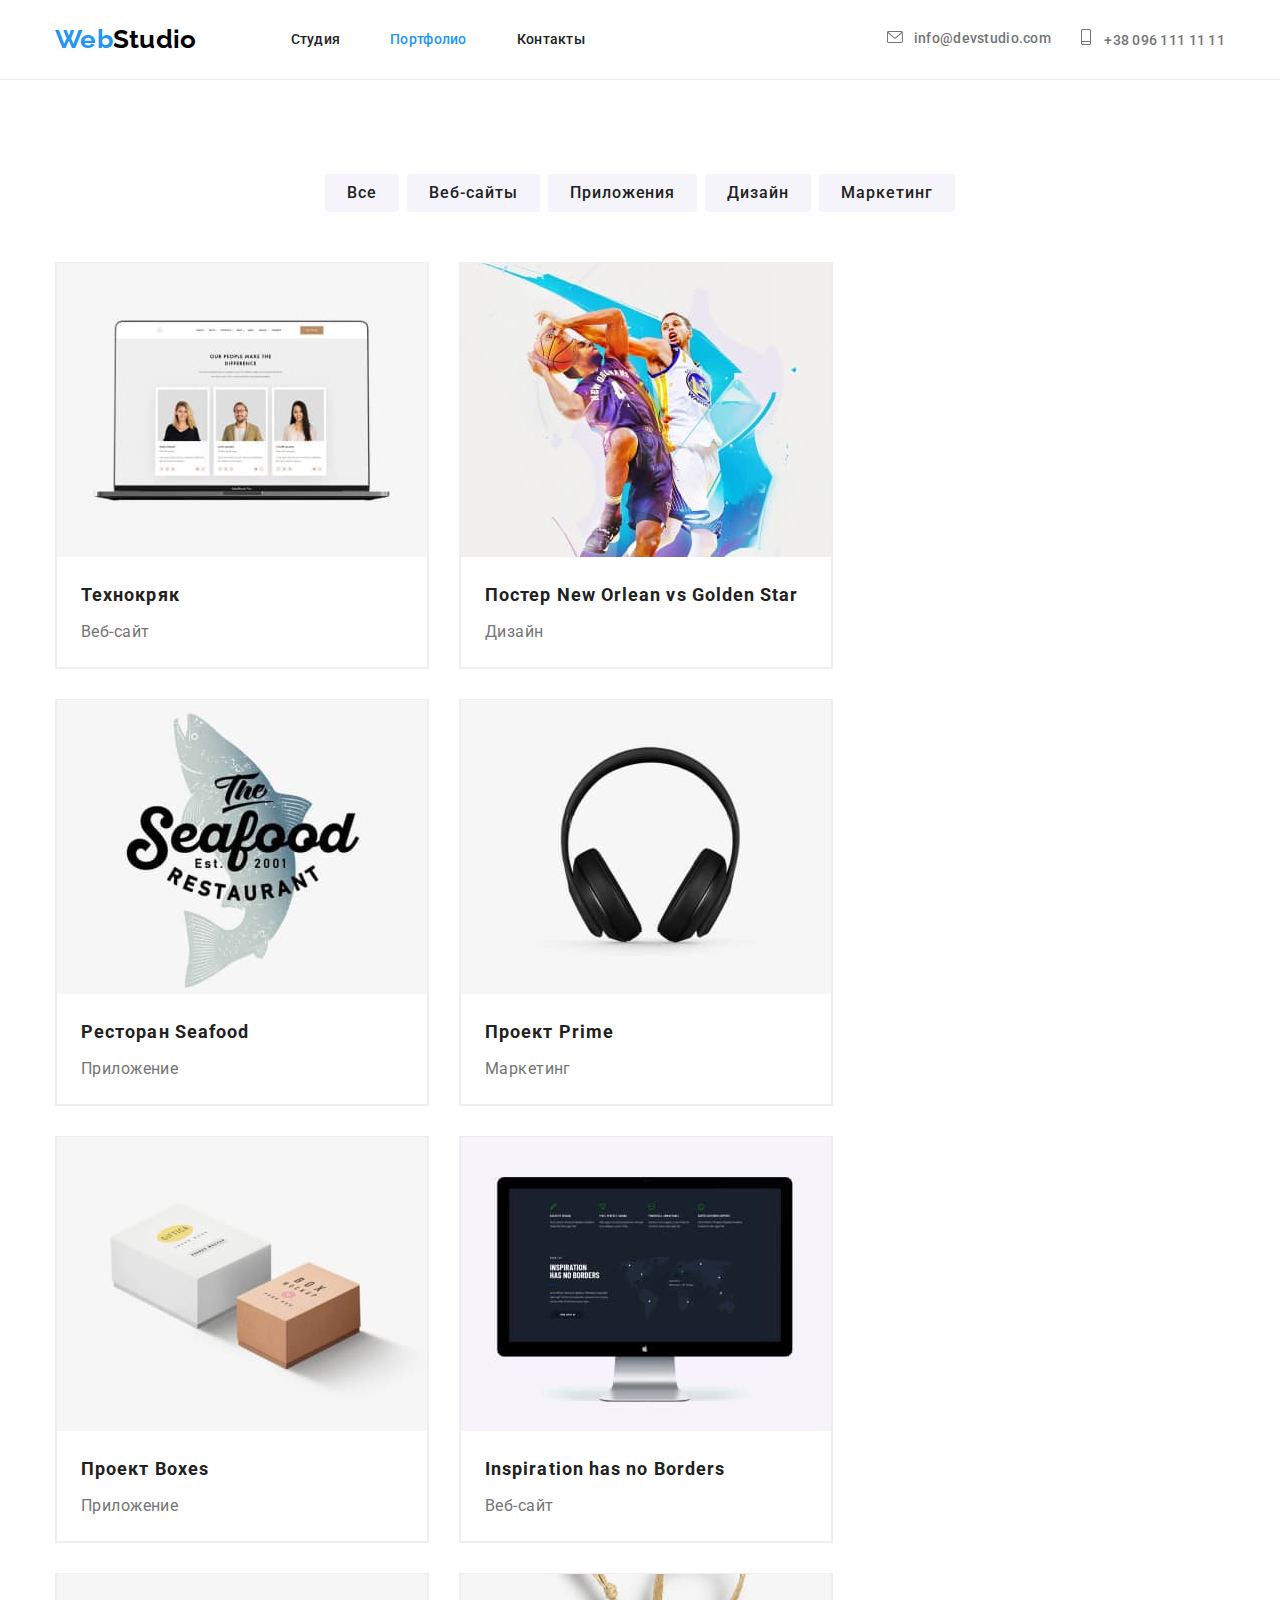
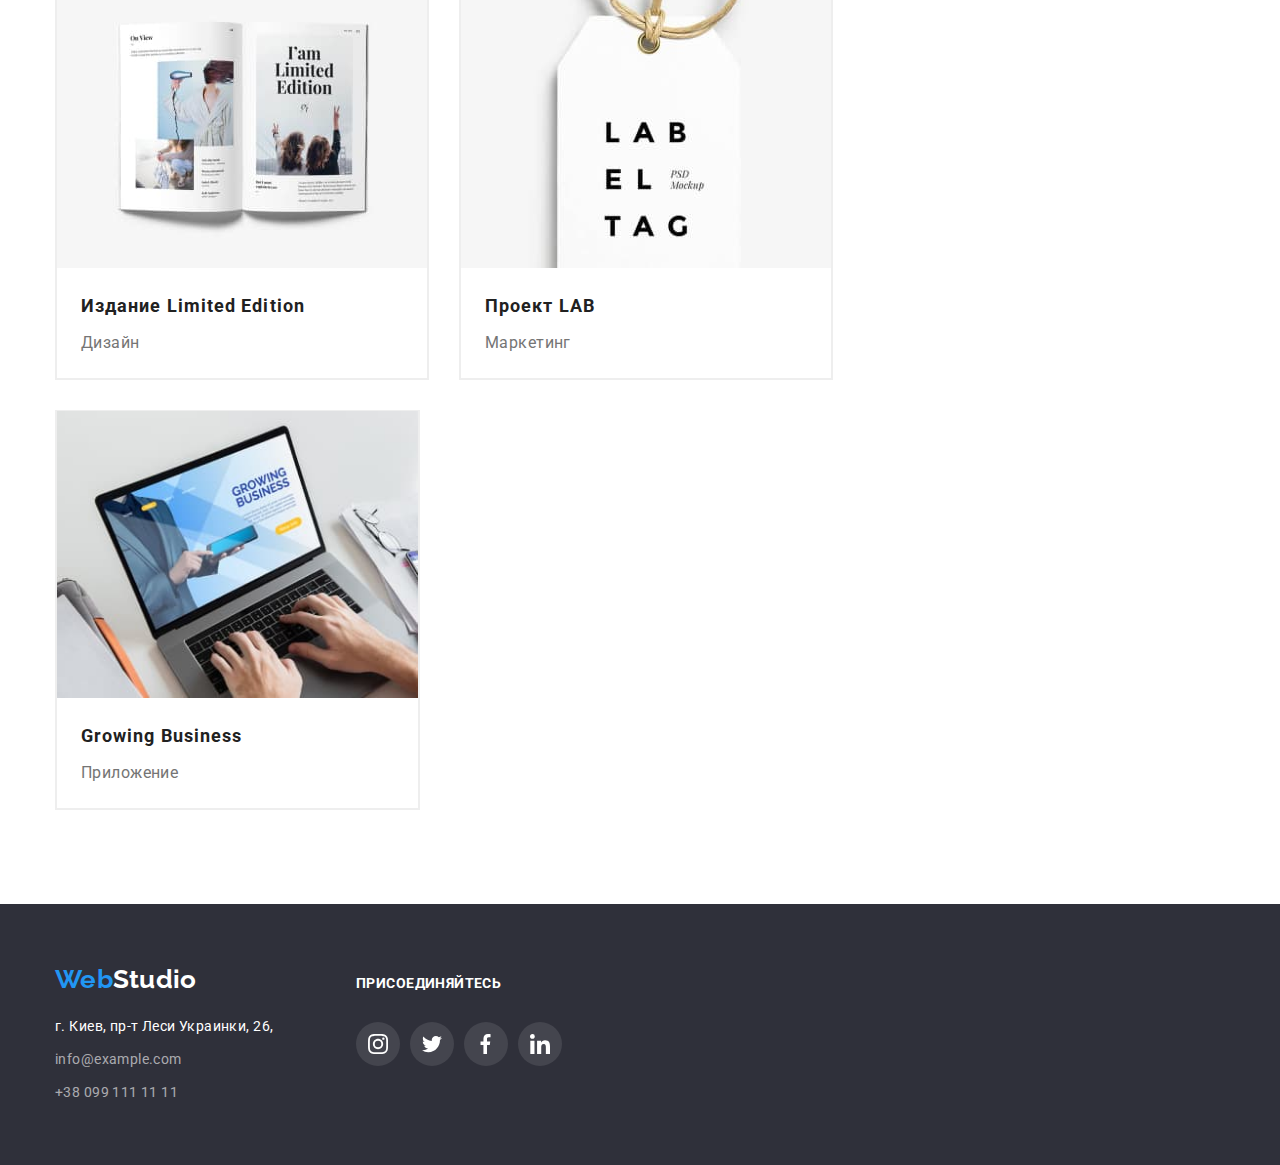
==== commit f9b8dc17: "работа над ошибками" ====
--- a/portfolio.html
+++ b/portfolio.html
@@ -37,22 +37,18 @@
         </nav>
         <ul class="list-connection">
           <li class="list-item">
-            <svg class="icon-mail">
-              <a href="mailto:info@devstudio.com">
+            <a href="mailto:info@devstudio.com" class="list-mail"
+              ><svg class="icon-mail" width="16" height="12" >
                 <use href="./img/icons.svg#icon-mail"></use>
-              </a>
-            </svg>
-            <a href="mailto:info@devstudio.com" class="list-mail"
-              >info@devstudio.com</a
-            >
+              </svg>info@devstudio.com
+              </a>
           </li>
           <li class="list-item">
-            <svg class="icon-tel">
-              <a href="tel:+380961111111">
+            <a href="tel:+380961111111" class="list-tel">
+              <svg class="icon-tel" width="10" height="16" >
                 <use href="./img/icons.svg#icon-tel"></use>
-              </a>
-            </svg>
-            <a href="tel:+380961111111" class="list-tel">+38 096 111 11 11</a>
+              </svg>
+              +38 096 111 11 11</a>
           </li>
         </ul>
       </div>
--- a/css/style.css
+++ b/css/style.css
@@ -119,11 +119,11 @@
   align-items: center;
 }
 
- .list-connection {
-  /* padding: 32px 0; */
+.list-connection {
   display: inline-flex;
   margin-left: auto;
-} 
+  align-items: center;
+}
 
 .button {
   font-weight: 700;
@@ -175,8 +175,14 @@
   color: var(--primary-white-color);
 }
 
-.list-connection a:hover,
-.list-connection a:focus,
+.list-item a:hover,
+.list-item a:focus,
+.list-item a:hover,
+.list-item a:focus,  
+.list-connection :hover .icon-mail,
+.list-connection :focus .icon-mail,
+.list-connection :hover .icon-tel,
+.list-connection :focus .icon-tel,
 .site-nav a:hover,
 .site-nav a:focus,
 .studio-adress :hover,
@@ -186,6 +192,7 @@
 .footer-list a:hover,
 .footer-list a:focus {
   color: var(--accent-color);
+  fill: currentColor;
 }
 
 .site-nav .current {
@@ -198,28 +205,16 @@
 }
 
 .icon-mail {
-  width: 16px;
-  height: 12px;
   margin-right: 11px;
+  fill: var(--icon-color-header); 
+  justify-content: center; 
+}
+
+.icon-tel {
+  margin-left: 30px;
+  margin-right: 10px;
   fill: var(--icon-color-header);
-}
-
-.icon-tel {
-  width: 10px;
-  height: 16px;
-  margin-left: 30px;
-  fill: var(--icon-color-header);
-}
-
-.icon-mail:hover,
-.icon-mail:focus,
-.icon-tel:hover,
-.icon-tel:focus {
-  fill: currentColor;
-}
-
-.list-tel {
-  margin-left: 10px;
+  justify-content: center;
 }
 
 .list-mail,
@@ -241,12 +236,15 @@
 }
 
 .hero-foto {
-  background-image: linear-gradient(rgba(47, 48, 58, 0.4), rgba(47, 48, 58, 0.4)), url(../img/hero.png);
+  background-image: linear-gradient(
+      rgba(47, 48, 58, 0.4),
+      rgba(47, 48, 58, 0.4)
+    ),
+    url(../img/hero.png);
   background-repeat: no-repeat;
   background-position: center;
   background-size: cover;
   background-color: var(--bg-hero-second);
-  
 }
 
 .hero-titel {
@@ -277,29 +275,40 @@
   padding-top: 94px;
 }
 
-.image-list {
-  display: flex;
+.punct-image {
+  width: 70px;
+  height: 70px;
+}
+
+.image-box {
   margin-bottom: 30px;
-}
-
-.image-item {
-  display: inline-flex;
-  margin-right: -30px;
-  align-items: center;
-  justify-content: center;
-  border-radius: 4px;
-}
-
-.image-list > .image-item {
-  flex-basis: calc(100% / 4-30px);
+  width: 270px;
   height: 120px;
-  width: 270px;
   background-color: var(--icon-bg-color);
-  margin-right: 30px;
-}
-
-.image-item:last-child {
-  margin-right: 0;
+}
+
+.sputnic {
+  background-image: url(../img/sputnic.png);
+  background-repeat: no-repeat;
+  background-position: center;
+}
+
+.time {
+  background-image: url(../img/time.png);
+  background-repeat: no-repeat;
+  background-position: center;
+}
+
+.computer {
+  background-image: url(../img/computer.png);
+  background-repeat: no-repeat;
+  background-position: center;
+}
+
+.astronaut {
+  background-image: url(../img/astronaut.png);
+  background-repeat: no-repeat;
+  background-position: center;
 }
 
 .qualities {
@@ -428,7 +437,6 @@
   padding-top: 0;
 }
 
-
 .name {
   font-weight: 500;
   font-size: 16px;
@@ -500,11 +508,13 @@
   margin-left: 30px;
 }
 
-.clients-item:hover .clients-thumb,
-.clients-item:focus .client-thumb {
+.clients-item a:hover, 
+.clients-item a:focus{
   color: var(--accent-color);
   border: 1px solid var(--accent-color);
 }
+
+
 
 /* подвал */
 
@@ -516,7 +526,6 @@
   padding-bottom: 60px;
   padding-top: 60px;
   display: flex;
-  padding-left: 70px;
 }
 
 .footer-tale {
@@ -566,7 +575,7 @@
 /* присоединяйтесь */
 
 .footer-titel {
-  font-weight: 700px;
+  font-weight: 700;
   font-size: 14px;
   line-height: 1.14;
   letter-spacing: 0.03em;
@@ -575,7 +584,7 @@
   margin-bottom: 30px;
 }
 
-/* иконки соц сетей в футуре */
+/* иконки соц сетей в футeре */
 
 .footer-icon .icon-f {
   width: 20px;
@@ -685,14 +694,11 @@
   margin-right: 30px;
 }
 
-.img-thumb {
-  /* outline: 1px solid purple; */
-}
-
-.portfolio-img:hover .img-content,
-.portfolio-img:focus .img-content {
+.portfolio-img:hover,
+.portfolio-img:focus {
   cursor: pointer;
-  box-shadow: 0px 4px 4px rgba(0, 0, 0, 0.25);
+  box-shadow: 0px 1px 1px rgba(0, 0, 0, 0.12), 0px 4px 4px rgba(0, 0, 0, 0.06),
+    1px 4px 6px rgba(0, 0, 0, 0.16);
   /* outline: 1px solid purple; */
 }
 
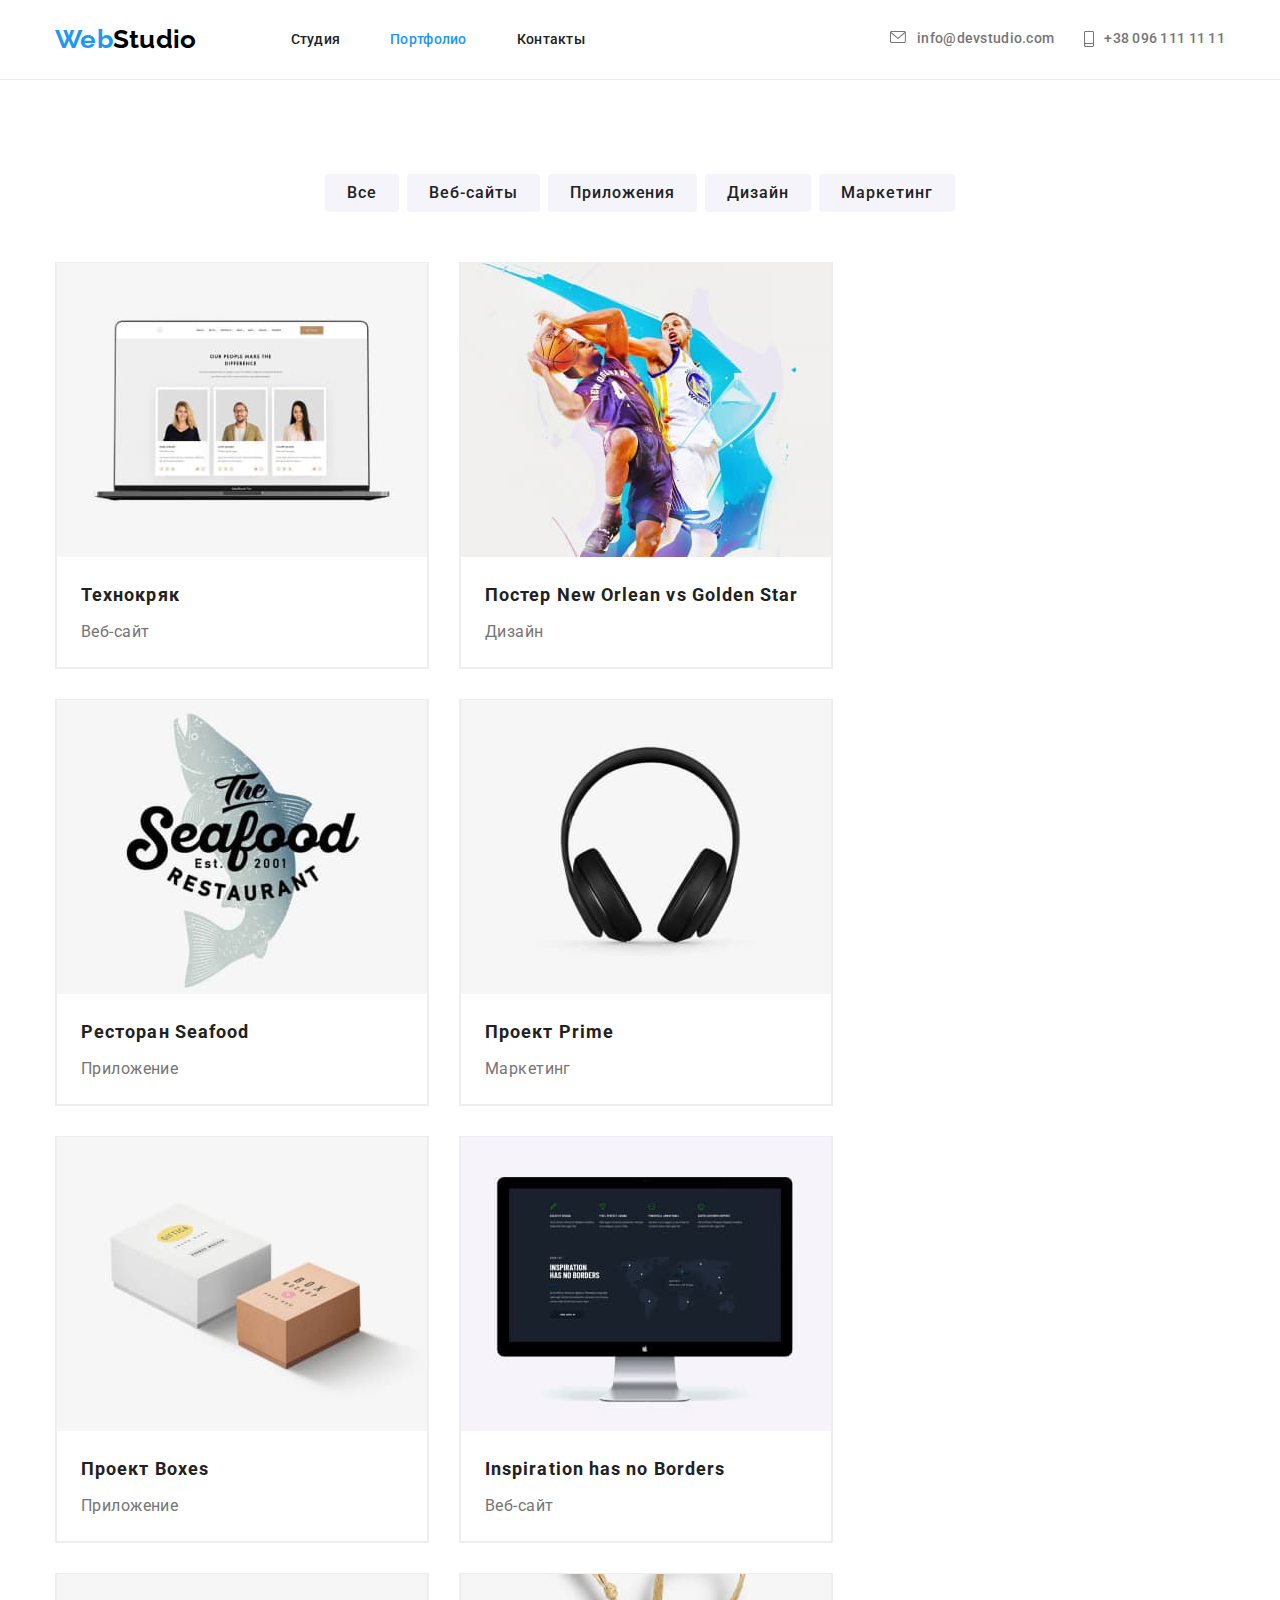
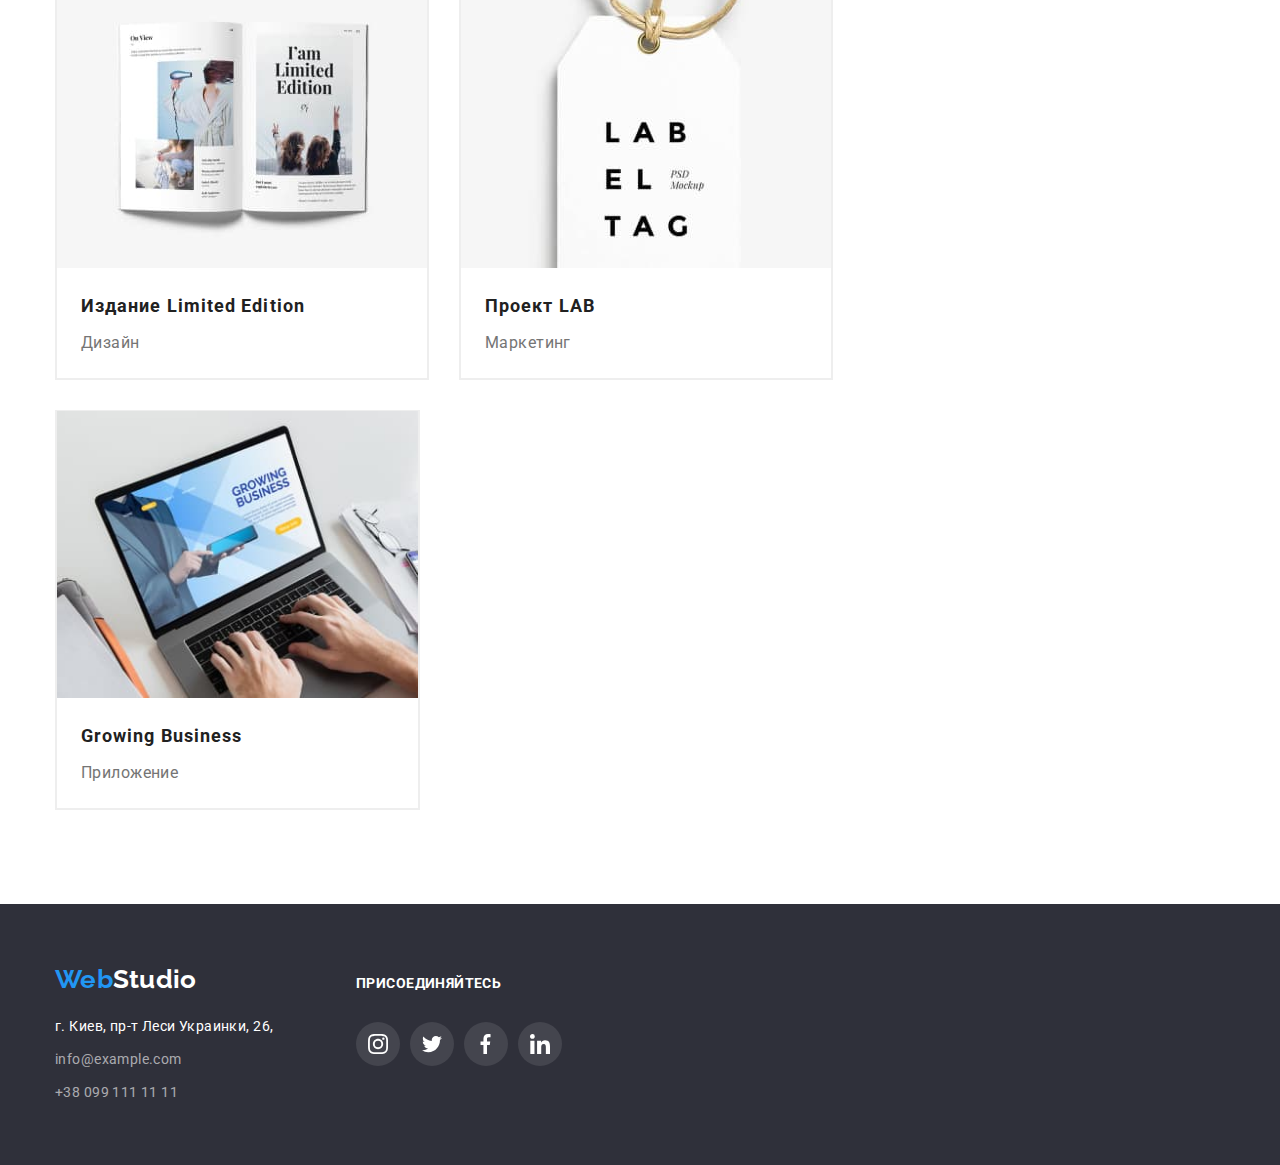
==== commit 36d15b6b: "работа над ошибками" ====
--- a/portfolio.html
+++ b/portfolio.html
@@ -38,17 +38,18 @@
         <ul class="list-connection">
           <li class="list-item">
             <a href="mailto:info@devstudio.com" class="list-mail"
-              ><svg class="icon-mail" width="16" height="12" >
-                <use href="./img/icons.svg#icon-mail"></use>
-              </svg>info@devstudio.com
-              </a>
+              ><svg class="icon-mail" width="16" height="12">
+                <use href="./img/icons.svg#icon-mail"></use></svg
+              >info@devstudio.com
+            </a>
           </li>
           <li class="list-item">
             <a href="tel:+380961111111" class="list-tel">
-              <svg class="icon-tel" width="10" height="16" >
+              <svg class="icon-tel" width="10" height="16">
                 <use href="./img/icons.svg#icon-tel"></use>
               </svg>
-              +38 096 111 11 11</a>
+              +38 096 111 11 11</a
+            >
           </li>
         </ul>
       </div>
--- a/css/style.css
+++ b/css/style.css
@@ -223,6 +223,7 @@
   line-height: 1.14;
   letter-spacing: 0.02em;
   color: var(--primary-text-color);
+  display: flex;
 }
 
 /* герой */
@@ -285,30 +286,29 @@
   width: 270px;
   height: 120px;
   background-color: var(--icon-bg-color);
-}
-
-.sputnic {
-  background-image: url(../img/sputnic.png);
+  border-radius: 4px;
+}
+.astronaut,
+.computer,
+.time,
+.sputnic{ 
   background-repeat: no-repeat;
   background-position: center;
 }
 
+.sputnic{
+  background-image: url(../img/sputnic.png);
+}
 .time {
   background-image: url(../img/time.png);
-  background-repeat: no-repeat;
-  background-position: center;
 }
 
 .computer {
   background-image: url(../img/computer.png);
-  background-repeat: no-repeat;
-  background-position: center;
 }
 
 .astronaut {
   background-image: url(../img/astronaut.png);
-  background-repeat: no-repeat;
-  background-position: center;
 }
 
 .qualities {
